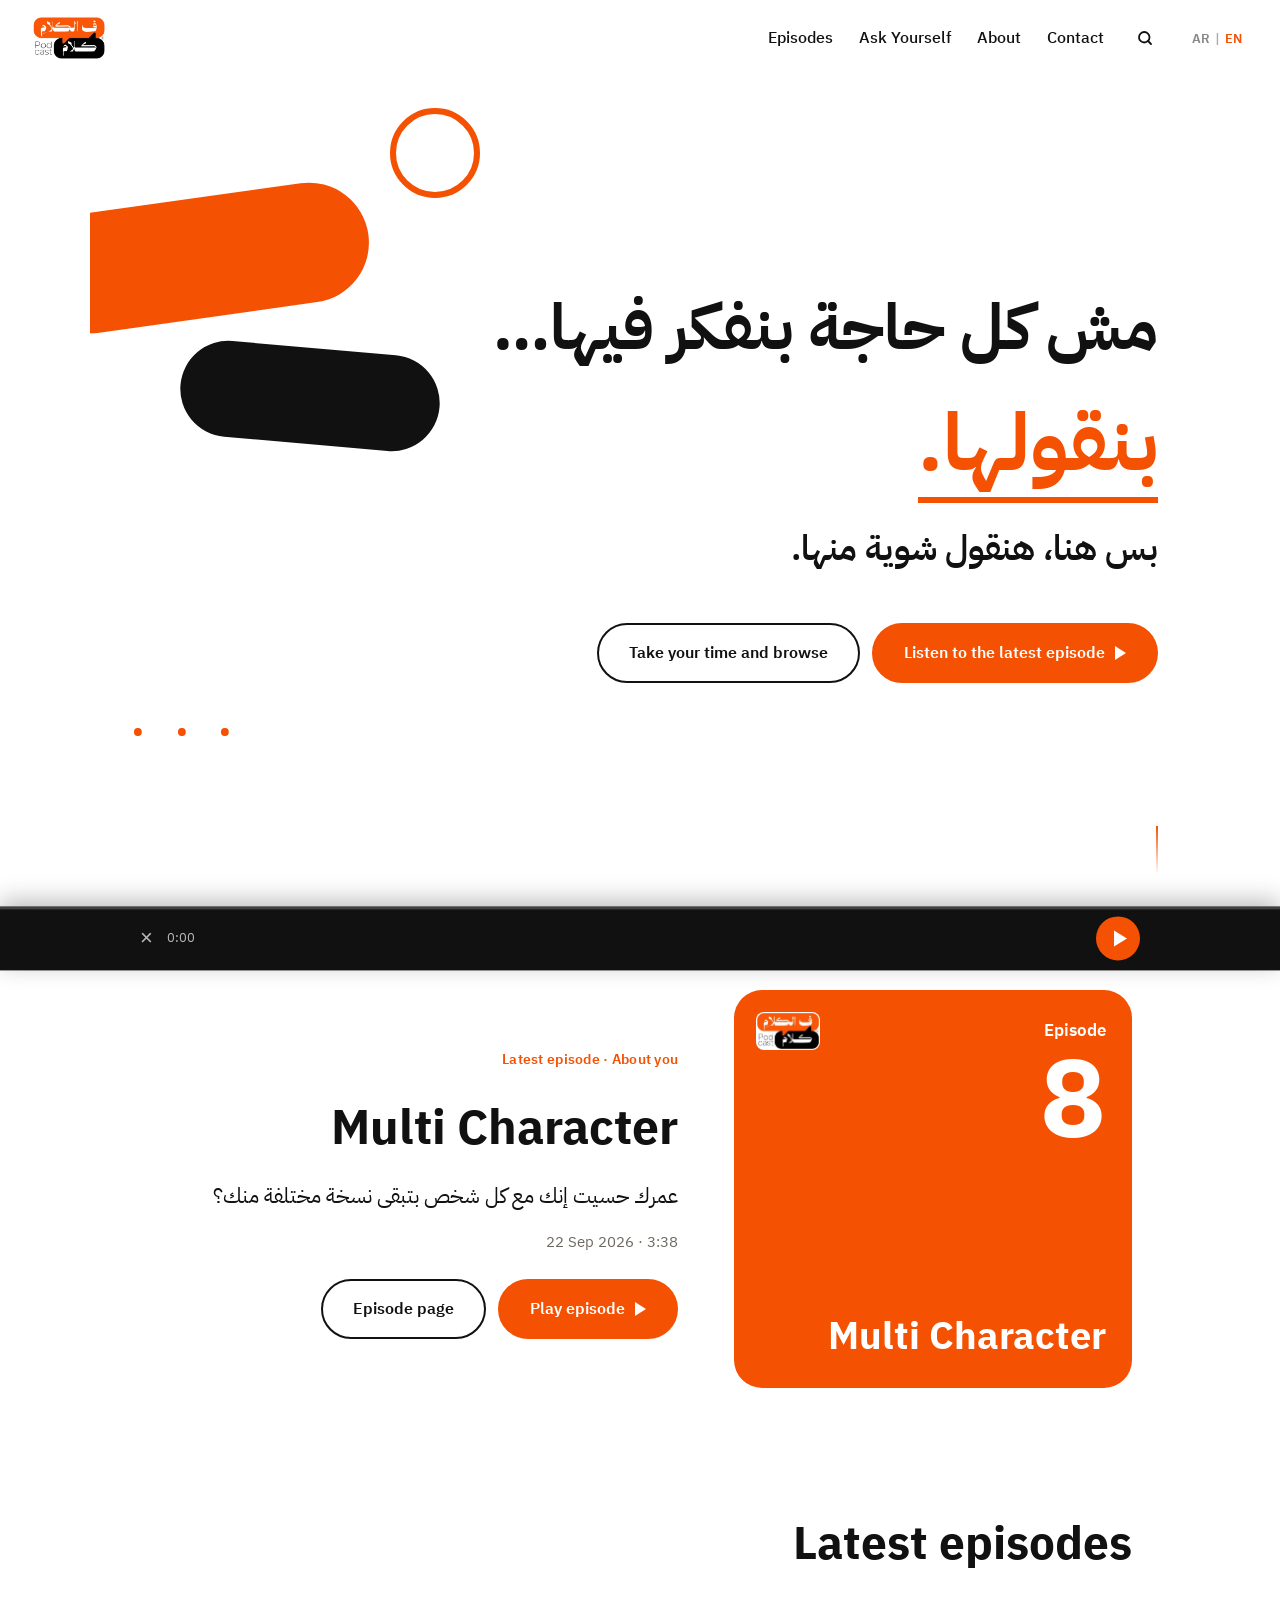
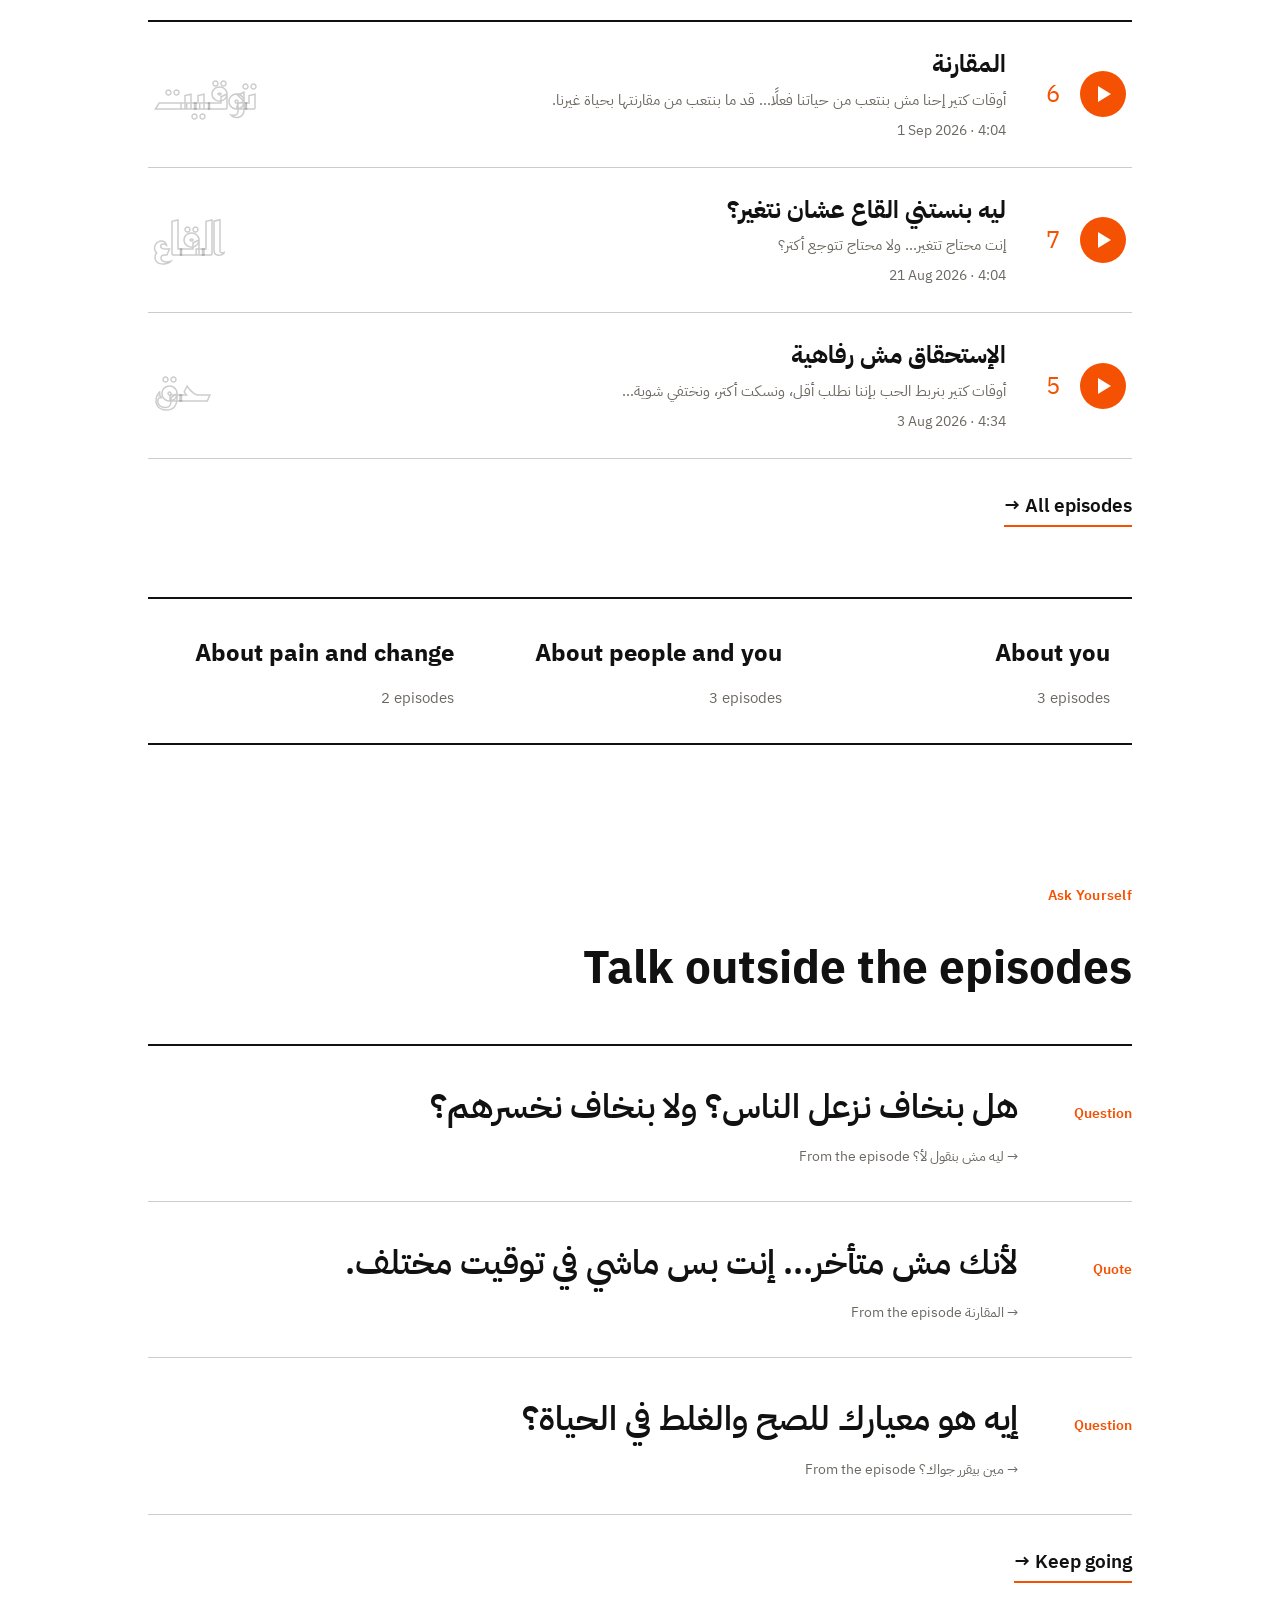
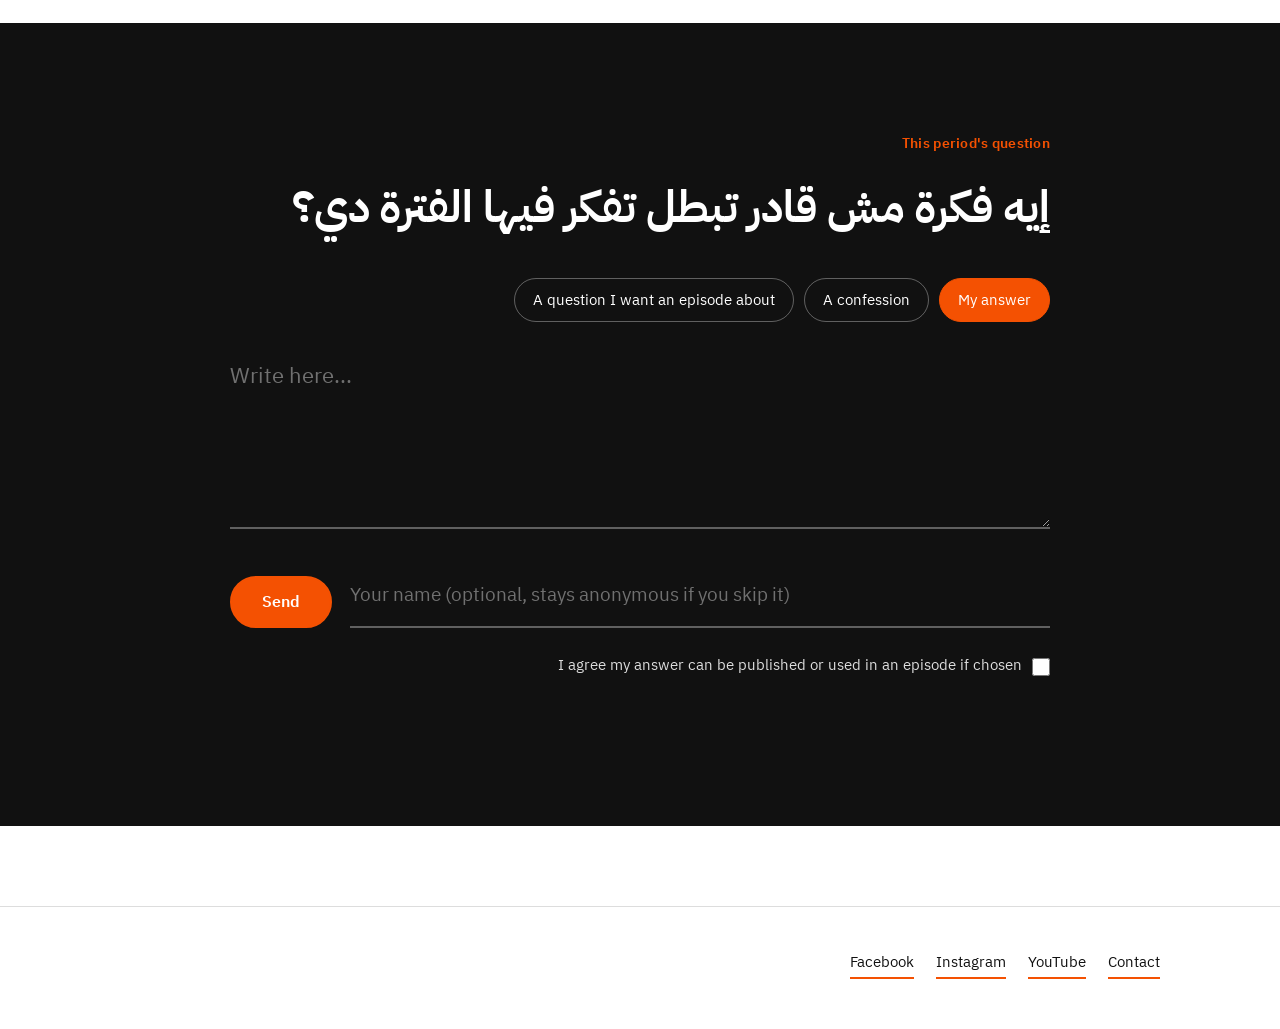
==== index.html @ 13e658d9 "rebuild pages" ====
<!DOCTYPE html>
<html lang="ar" dir="rtl"><head><meta charset="utf-8"><meta name="viewport" content="width=device-width,initial-scale=1">
<title>ف الكلامِ كلام</title><meta name="description" content="ف الكلامِ كلام، بودكاست تقديم ملك فرج.">
<meta property="og:title" content="ف الكلامِ كلام"><meta property="og:image" content="logo.jpg"><link rel="icon" href="logo.jpg">
<link rel="preconnect" href="https://fonts.googleapis.com"><link rel="preconnect" href="https://fonts.gstatic.com" crossorigin>
<link href="https://fonts.googleapis.com/css2?family=IBM+Plex+Sans+Arabic:wght@400;500;600;700&family=Reem+Kufi:wght@500;600;700&display=swap" rel="stylesheet">
<link rel="stylesheet" href="style.css"><script>document.documentElement.className="js";try{var q=location.search.match(/lang=(ar|en)/);if(q)localStorage.setItem("lang",q[1]);var L=localStorage.getItem("lang")||((navigator.language||"ar").slice(0,2)=="ar"?"ar":"en");document.documentElement.setAttribute("data-lang",L)}catch(e){}</script></head><body class="home">
<header class="top"><a class="lg" href="index.html" aria-label="ف الكلامِ كلام"><img src="logo-t.png" alt="ف الكلامِ كلام"></a>
<nav><a href="episodes.html">الحلقات</a><a href="space.html">اسأل نفسك</a><a href="about.html">عنّا</a><a href="contact.html">تواصل</a><a class="sr" href="episodes.html#q" aria-label="بحث"><svg width="18" height="18" viewBox="0 0 24 24" fill="none" stroke="currentColor" stroke-width="2.4" stroke-linecap="round"><circle cx="11" cy="11" r="7"/><path d="M20 20l-4-4"/></svg></a><button class="lsw" type="button" aria-label="Language"><b data-l="ar">AR</b><i>|</i><b data-l="en">EN</b></button></nav></header>
<main>
<section class="hero"><div class="pills" aria-hidden="true"><i class="pl1"></i><i class="pl2"></i><i class="pl3"></i><b class="dots">· · ·</b></div><img class="mark" src="logo-t.png" alt="">
<h1 class="split"><span class="l"><span class="w" style="--i:0">مش</span> <span class="w" style="--i:1">كل</span> <span class="w" style="--i:2">حاجة</span> <span class="w" style="--i:3">بنفكر</span> <span class="w" style="--i:4">فيها…</span> </span><span class="l o"><span class="w" style="--i:0">بنقولها.</span> </span><span class="l s"><span class="w" style="--i:0">بس</span> <span class="w" style="--i:1">هنا،</span> <span class="w" style="--i:2">هنقول</span> <span class="w" style="--i:3">شوية</span> <span class="w" style="--i:4">منها.</span> </span></h1>
<div class="cta"><button class="btn pri bp" data-play="8" data-src="audio/8.mp3" data-title="Multi Character" data-url="ep/8.html" aria-label="اسمع آخر حلقة Multi Character">اسمع آخر حلقة</button><a class="btn" href="episodes.html">ادخل واتفرج براحتك</a></div><div class="scroll" aria-hidden="true"></div></section>

<section class="feat rv"><div class="wrap fg">
<div class="art"><img src="logo.png" alt="" class="al"><span class="ak">الحلقة</span><span class="an">٨</span><span class="at">Multi Character</span></div>
<div class="fx"><small class="lab">آخر حلقة · عن نفسك</small><h2>Multi Character</h2><p>عمرك حسيت إنك مع كل شخص بتبقى نسخة مختلفة منك؟</p>
<div class="fm">٢٢ سبتمبر ٢٠٢٦ · ٣:٣٨</div>
<div class="cta2"><button class="btn pri bp" data-play="8" data-src="audio/8.mp3" data-title="Multi Character" data-url="ep/8.html" aria-label="شغّل Multi Character">شغّل الحلقة</button><a class="btn" href="ep/8.html">صفحة الحلقة</a></div></div></div></section>

<section class="blk rv"><div class="wrap"><h2 class="h">آخر الحلقات</h2><div class="rows"><article class="row" data-s="المقارنة أوقات كتير إحنا مش بنتعب من حياتنا فعلًا... قد ما بنتعب من مقارنتها بحياة غيرنا. عن الناس وعنك توقيت أوقات كتير إحنا مش بنتعب من حياتنا فعلًا... قد ما بنتعب من مقارنة حياتنا بحياة غيرنا. في الحلقة دي بنتكلم عن المقارنة، وإزاي ممكن تسرق فرحتنا وإنجازاتنا وإحساسنا بنفسنا، لمجرد إننا بنقيس رحلتنا برحلة شخص تاني. لأنك مش متأخر... إنت بس ماشي في توقيت مختلف."><button class="rp" data-play="6" data-src="audio/6.mp3" data-title="المقارنة" data-url="ep/6.html" aria-label="شغّل المقارنة"></button><span class="num">٦</span>
<a class="rt" href="ep/6.html"><b>المقارنة</b><i>أوقات كتير إحنا مش بنتعب من حياتنا فعلًا... قد ما بنتعب من مقارنتها بحياة غيرنا.</i><em>١ سبتمبر ٢٠٢٦ · ٤:٠٤</em></a><span class="rw" aria-hidden="true">توقيت</span></article><article class="row" data-s="ليه بنستني القاع عشان نتغير؟ إنت محتاج تتغير... ولا محتاج تتوجع أكتر؟ عن الوجع والتغيير القاع إنت محتاج تتغير... ولا محتاج تتوجع أكتر؟ ليه بنفضل مستنيين الوجع، والخسارة، أو الانهيار عشان ناخد خطوة كنا عارفين من زمان إننا محتاجين ناخدها؟ في الحلقة دي من &quot;ف الكلامِ كلام&quot; بنتكلم عن التغيير، والـ comfort zone، وليه أوقات بنستنى القاع عشان نبدأ نطلع. يمكن مش لازم الحياة تكسرك... عشان تسمعها."><button class="rp" data-play="7" data-src="audio/7.mp3" data-title="ليه بنستني القاع عشان نتغير؟" data-url="ep/7.html" aria-label="شغّل ليه بنستني القاع عشان نتغير؟"></button><span class="num">٧</span>
<a class="rt" href="ep/7.html"><b>ليه بنستني القاع عشان نتغير؟</b><i>إنت محتاج تتغير... ولا محتاج تتوجع أكتر؟</i><em>٢١ أغسطس ٢٠٢٦ · ٤:٠٤</em></a><span class="rw" aria-hidden="true">القاع</span></article><article class="row" data-s="الإستحقاق مش رفاهية أوقات كتير بنربط الحب بإننا نطلب أقل، ونسكت أكتر، ونختفي شوية… عن الناس وعنك حق في الحلقة دي من &quot;ف الكلامِ كلام&quot;، بنتكلم عن الاستحقاق الحقيقي، وإزاي أوقات كتير بنربط الحب بإننا نطلب أقل، ونسكت أكتر، ونختفي شوية… لحد ما ننسى إن لينا حق نوجد براحتنا."><button class="rp" data-play="5" data-src="audio/5.mp3" data-title="الإستحقاق مش رفاهية" data-url="ep/5.html" aria-label="شغّل الإستحقاق مش رفاهية"></button><span class="num">٥</span>
<a class="rt" href="ep/5.html"><b>الإستحقاق مش رفاهية</b><i>أوقات كتير بنربط الحب بإننا نطلب أقل، ونسكت أكتر، ونختفي شوية…</i><em>٣ أغسطس ٢٠٢٦ · ٤:٣٤</em></a><span class="rw" aria-hidden="true">حق</span></article></div>
<a class="all" href="episodes.html">كل الحلقات ←</a>
<div class="tps"><a class="tp" href="episodes.html#topics"><span>عن نفسك</span><b>٣ حلقات</b></a><a class="tp" href="episodes.html#topics"><span>عن الناس وعنك</span><b>٣ حلقات</b></a><a class="tp" href="episodes.html#topics"><span>عن الوجع والتغيير</span><b>٢ حلقات</b></a></div></div></section>

<section class="blk rv"><div class="wrap"><small class="lab">اسأل نفسك</small><h2 class="h">كلام برا الحلقات</h2><ul class="tqs"><li class="tq"><small>سؤال</small><p>هل بنخاف نزعل الناس؟ ولا بنخاف نخسرهم؟</p><a href="ep/3.html">من حلقة ليه مش بنقول لأ؟ ←</a></li><li class="tq"><small>اقتباس</small><p>لأنك مش متأخر... إنت بس ماشي في توقيت مختلف.</p><a href="ep/6.html">من حلقة المقارنة ←</a></li><li class="tq"><small>سؤال</small><p>إيه هو معيارك للصح والغلط في الحياة؟</p><a href="ep/4.html">من حلقة مين بيقرر جواك؟ ←</a></li></ul>
<a class="all" href="space.html">كمّل ←</a></div></section>

<section class="ask rv" id="ask"><div class="in"><small class="lab">سؤال الفترة دي</small>
<h2>إيه فكرة مش قادر تبطل تفكر فيها الفترة دي؟</h2><form id="askf" class="wf" novalidate><input type="hidden" name="access_key" value="17dd370f-7696-4c4a-8284-6de02bf9505d"><input type="hidden" name="subject" value="سؤال الفترة دي - ف الكلامِ كلام">
<input type="checkbox" name="botcheck" class="hp" tabindex="-1" autocomplete="off">
<div class="types" role="radiogroup"><label><input type="radio" name="type" value="إجابة" checked><span>إجابتي</span></label><label><input type="radio" name="type" value="اعتراف"><span>اعتراف</span></label><label><input type="radio" name="type" value="حلقة نفسي أسمع عنها"><span>سؤال نفسي أسمع عنه حلقة</span></label></div>
<textarea name="message" rows="4" required placeholder="اكتب هنا..." aria-label="إجابتك"></textarea>
<div class="rowf"><input name="name" placeholder="اسمك (لو حابب، ولو مكتبتش هتفضل مجهول)" autocomplete="off"><button class="btn pri" type="submit">ابعت</button></div>
<label class="cons"><input type="checkbox" name="consent" value="yes"><span>موافق إن إجابتي تتنشر أو تتستخدم في حلقة لو اتختارت</span></label>
<p class="msg" role="status" aria-live="polite"></p></form></div></section></main><footer><div class="fw"><span class="fl"><a href="contact.html">تواصل</a><a href="https://www.youtube.com/@inspeechtalkk" target="_blank" rel="noopener">يوتيوب</a><a href="https://www.instagram.com/inspeechtalk" target="_blank" rel="noopener">إنستجرام</a><a href="https://www.facebook.com/share/1BJq657VJj/" target="_blank" rel="noopener">فيسبوك</a></span></div></footer>
<script src="app.js" defer></script><script src="i18n.js" defer></script></body></html>
---- style.css ----
:root{--or:#f45102;--ink:#111;--paper:#ffffff;--mut:#6b6761;--d:'IBM Plex Sans Arabic','Noto Sans Arabic',sans-serif;--k:'Reem Kufi','IBM Plex Sans Arabic',sans-serif;--b:'IBM Plex Sans Arabic','Noto Sans Arabic',sans-serif}
*{box-sizing:border-box;margin:0;padding:0}
html{scroll-behavior:smooth}
body{font-family:var(--b);background:var(--paper);color:var(--ink);line-height:2;font-size:19px;overflow-x:hidden}
a{color:inherit;text-decoration:none}
::selection{background:var(--or);color:#fff}
.wrap{max-width:1040px;margin:0 auto;padding:0 28px}
.top{position:fixed;inset:0 0 auto 0;z-index:20;display:flex;justify-content:space-between;align-items:center;padding:16px 32px;mix-blend-mode:normal;background:linear-gradient(var(--paper),rgba(255,255,255,0))}
.lg img{height:44px;display:block}
.top nav{display:flex;gap:26px;font-weight:500;font-size:16px}
.top nav a{position:relative;padding:2px 0}
.top nav a::after{content:"";position:absolute;right:0;bottom:-2px;height:2px;width:0;background:var(--or);transition:width .3s}
.top nav a:hover::after{width:100%}
.ep .top,.ask .top{background:none}
footer{padding:40px 32px 50px;border-top:1px solid #0002;margin-top:80px}
.fw{max-width:1040px;margin:0 auto;display:flex;justify-content:space-between;gap:20px;color:var(--mut);font-size:15px;flex-wrap:wrap}
.fl a{color:var(--ink);border-bottom:2px solid var(--or)}
.btn{display:inline-block;padding:12px 30px;border-radius:99px;border:2px solid var(--ink);font-weight:600;font-size:16px;font-family:var(--b);background:transparent;color:var(--ink);cursor:pointer;transition:.25s}
.btn:hover{background:var(--ink);color:var(--paper);transform:translateY(-2px)}
.btn.pri{background:var(--or);border-color:var(--or);color:#fff}
.btn.pri:hover{background:var(--ink);border-color:var(--ink)}
.lab{display:inline-block;font-size:14px;font-weight:600;letter-spacing:.02em;color:var(--or);margin-bottom:12px}

/* hero */
.hero{min-height:100vh;display:flex;flex-direction:column;justify-content:center;padding:120px 32px 60px;max-width:1100px;margin:0 auto;position:relative}
.mark{width:120px;margin-bottom:28px;opacity:0;animation:up .8s .1s forwards}
.split{font-family:var(--d);font-weight:700;line-height:1.6;font-size:clamp(30px,5vw,64px)}
.split .l{display:block}
.split .o{color:var(--or);font-size:1.25em;position:relative;width:max-content}
.split .o::after{content:"";position:absolute;right:0;bottom:.05em;height:.07em;width:0;background:var(--or);animation:ul 1s 1.6s forwards cubic-bezier(.7,0,.2,1)}
.split .s{font-size:.55em;font-weight:600;color:var(--ink);margin-top:.4em}
.w{display:inline-block;opacity:0;transform:translateY(.45em);animation:up .7s calc(.25s + var(--i)*.09s) forwards cubic-bezier(.2,.7,.2,1)}
.cta{display:flex;gap:12px;flex-wrap:wrap;margin-top:46px;opacity:0;animation:up .8s 1.8s forwards}
.scroll{position:absolute;bottom:26px;right:32px;width:2px;height:48px;background:linear-gradient(var(--or),transparent);animation:pulse 2s infinite}
@keyframes up{to{opacity:1;transform:none}}
@keyframes ul{to{width:100%}}
@keyframes pulse{50%{opacity:.25}}

/* ask */
.ask{background:var(--ink);color:var(--paper);padding:100px 32px}
.ask .in{max-width:820px;margin:0 auto}
.ask h2{font-family:var(--d);font-size:clamp(26px,3.8vw,44px);line-height:1.7;font-weight:700;margin-bottom:34px}
.ask textarea,.ask input[name=name]{width:100%;background:transparent;border:0;border-bottom:2px solid #fff5;color:var(--paper);font:inherit;padding:12px 0;outline:0;transition:border-color .3s;resize:vertical}
.ask textarea{font-size:22px;line-height:1.8}
.ask textarea:focus,.ask input[name=name]:focus{border-color:var(--or)}
.ask ::placeholder{color:#fff6}
.types{display:flex;gap:10px;flex-wrap:wrap;margin-bottom:22px}
.types label{cursor:pointer}.types{position:relative}.types input{position:absolute;opacity:0;width:1px;height:1px}
.types span{display:inline-block;padding:6px 18px;border:1.5px solid #fff5;border-radius:99px;font-size:15px;transition:.2s}
.types input:checked+span{background:var(--or);border-color:var(--or);color:#fff}
.types label:hover span{border-color:var(--or)}
.rowf{display:flex;gap:18px;align-items:flex-end;margin-top:22px}
.rowf input{flex:1}
.ask .btn{border-color:var(--paper);color:var(--paper)}.ask .btn.pri{border-color:var(--or);color:#fff}
.msg{min-height:1.6em;margin-top:16px;color:var(--or);font-weight:500}
.hp{position:absolute;width:1px;height:1px;opacity:0;overflow:hidden;pointer-events:none}

.blk{padding:90px 0 40px}.blk.alt{background:#ebe7e0;margin-top:40px;padding-bottom:70px}
.h{font-family:var(--d);font-size:clamp(30px,4vw,46px);font-weight:700;margin-bottom:30px}
.tps{display:grid;grid-template-columns:repeat(3,1fr);gap:0;border-top:2px solid var(--ink)}
.tp{display:flex;flex-direction:column;gap:6px;padding:30px 22px 30px 0;border-bottom:2px solid var(--ink);font-family:var(--d);font-size:24px;font-weight:700;transition:.3s;position:relative}
.tp b{font-family:var(--b);font-weight:400;font-size:15px;color:var(--mut)}
.tp:hover{color:var(--or);padding-right:14px}
.all{display:inline-block;margin-top:28px;font-weight:600;border-bottom:2px solid var(--or)}
.sns{display:grid;grid-template-columns:repeat(auto-fill,minmax(260px,1fr));gap:22px}
.sns.big{margin-top:48px}
.sn{display:block;background:var(--paper);border:2px solid var(--ink);border-radius:6px;padding:24px 24px 18px;transform:rotate(var(--r,0));transition:.3s}
.sn:hover{transform:rotate(0) translateY(-6px);background:var(--or);color:#fff;box-shadow:6px 6px 0 var(--ink)}
.sn small{font-size:13px;font-weight:600;color:var(--or);transition:.3s}.sn:hover small{color:#fff}
.sn p{font-family:var(--d);font-size:20px;line-height:1.9;font-weight:600;margin:4px 0 12px}
.sn span{font-size:13px;color:var(--mut)}.sn:hover span{color:#fff}

/* pages */
.pg{padding-top:140px}
.big{font-family:var(--d);font-size:clamp(44px,8vw,96px);line-height:1.4;font-weight:700;margin-bottom:30px}
.intro{max-width:640px;font-size:21px}
.tt{font-family:var(--d);font-size:26px;color:var(--or);margin:64px 0 8px;font-weight:600}
.rows{border-top:2px solid var(--ink)}
.row{display:grid;grid-template-columns:70px 1fr auto 30px;gap:18px;align-items:center;padding:22px 6px;border-bottom:1px solid #0003;transition:.3s;position:relative;overflow:hidden}
.row .num{font-family:var(--d);font-size:28px;color:var(--or)}
.row b{display:block;font-family:var(--d);font-size:24px;line-height:1.7;font-weight:700}
.row i{display:block;font-style:normal;font-size:15px;color:var(--mut);max-width:560px}
.row .rw{font-family:var(--k);font-size:54px;color:transparent;-webkit-text-stroke:1.5px #0003;transition:.3s;font-weight:700}
.row .ar{font-size:24px;transition:.3s}
.row:hover{background:var(--ink);color:var(--paper);padding-right:20px}
.row:hover i{color:#bbb}.row:hover .rw{-webkit-text-stroke-color:var(--or);color:var(--or)}.row:hover .ar{transform:translateX(-8px);color:var(--or)}
.ab{max-width:720px;margin-top:30px}
.ab p{font-family:var(--d);font-size:clamp(24px,3.6vw,38px);line-height:1.8;font-weight:600;margin-bottom:.5em;opacity:0;transform:translateY(20px);animation:up .8s forwards}
.ab p:nth-child(1){animation-delay:.2s}.ab p:nth-child(2){animation-delay:.9s}.ab p:nth-child(3){animation-delay:1.6s}.ab p:nth-child(4){animation-delay:2.1s}.ab p:nth-child(5){animation-delay:2.8s}
.ab .o{color:var(--or);font-size:clamp(28px,4.4vw,46px)}
.ab .sig{font-family:var(--b);font-size:18px;font-weight:400;color:var(--mut);margin-top:60px}

/* episode */
.eh{position:relative;overflow:hidden;padding:150px 0 70px;min-height:56vh;display:flex;align-items:flex-end;background:var(--bg);color:var(--fg)}
.eh .wrap{position:relative;z-index:2;width:100%}
.eh h1{font-family:var(--d);font-size:clamp(32px,5vw,62px);line-height:1.6;font-weight:700;max-width:900px}
.eh .lab{color:var(--ac)}
.back{display:inline-block;margin-bottom:30px;font-size:15px;opacity:.8;transition:.2s}.back:hover{opacity:1;transform:translateX(6px)}
.bgw{position:absolute;left:-2%;top:50%;font-family:var(--k);font-weight:700;font-size:clamp(200px,38vw,520px);line-height:1;color:transparent;-webkit-text-stroke:2px var(--ac);opacity:.5;transform:translate(var(--mx,0),calc(-50% + var(--my,0)));transition:transform .4s ease-out;user-select:none;white-space:nowrap}
.t1{--bg:var(--paper);--fg:var(--ink);--ac:var(--or)}
.t2{--bg:var(--ink);--fg:var(--paper);--ac:var(--or)}
.t3{--bg:var(--or);--fg:var(--ink);--ac:var(--ink)}
.t4{--bg:#e6e1d9;--fg:var(--ink);--ac:var(--ink)}
.t5{--bg:var(--ink);--fg:var(--paper);--ac:var(--paper)}
.t6{--bg:var(--or);--fg:var(--paper);--ac:var(--paper)}
.t7{--bg:var(--ink);--fg:var(--or);--ac:var(--or)}
.t8{--bg:var(--paper);--fg:var(--ink);--ac:var(--or)}
.ep .top{background:none;color:var(--fg)}
.ep.t2 .top,.ep.t3 .top,.ep.t5 .top,.ep.t6 .top,.ep.t7 .top{color:var(--paper)}
.ep.t3 .top{color:var(--ink)}
.ep .top .lg img{filter:none}
.body{display:grid;grid-template-columns:1fr 1.2fr;gap:56px;padding-top:70px;align-items:start}
.d p{font-size:19px;margin-bottom:16px}
.d p:first-child{font-family:var(--d);font-size:23px;line-height:1.9;font-weight:600}
.pl{position:sticky;top:90px}
.yt{position:relative;display:block;width:100%;aspect-ratio:16/9;border:0;padding:0;background:#000;cursor:pointer;overflow:hidden;border-radius:4px}
.yt img{width:100%;height:100%;object-fit:cover;display:block;transition:transform .5s}
.yt:hover img{transform:scale(1.04)}
.pb{position:absolute;inset:0;margin:auto;width:76px;height:76px;border-radius:50%;background:var(--or);box-shadow:0 0 0 5px #fff;transition:.25s}
.pb::before{content:"";position:absolute;inset:0;margin:auto;width:0;height:0;border-style:solid;border-width:12px 0 12px 20px;border-color:transparent transparent transparent #fff;translate:2px 0}
.yt:hover .pb{transform:scale(1.1)}
.yt em{position:absolute;top:10px;left:10px;font-style:normal;font-size:13px;background:#000a;color:#fff;padding:0 10px;border-radius:99px}
.pl iframe{width:100%;aspect-ratio:16/9;border:0;border-radius:4px;display:block}
.qt{margin-top:80px;padding:70px 0;background:var(--ink);color:var(--paper)}
.qt blockquote{font-family:var(--d);font-size:clamp(24px,3.4vw,40px);line-height:1.8;font-weight:700;max-width:860px;position:relative}
.qt blockquote::before{content:"";display:block;width:70px;height:6px;background:var(--or);margin-bottom:26px}
.tr{max-width:760px;margin:60px auto 0;padding:0 28px}
.tr summary{list-style:none;cursor:pointer;display:flex;justify-content:space-between;align-items:center;border-top:2px solid var(--ink);border-bottom:2px solid var(--ink);padding:18px 0;font-family:var(--d);font-size:24px;font-weight:700}
.tr summary::-webkit-details-marker{display:none}
.tr summary i{font-family:var(--b);font-style:normal;font-size:15px;font-weight:500;color:var(--or)}
.tr details[open] summary i{visibility:hidden}
.tb{padding:30px 0}.tb p{font-size:19px;line-height:2.1;margin-bottom:18px}
.pn{display:grid;grid-template-columns:1fr 1fr;gap:20px;margin-top:70px}
.pn a{border:2px solid var(--ink);padding:20px 24px;font-family:var(--d);font-size:20px;font-weight:600;transition:.3s;border-radius:4px}
.pn a small{display:block;font-family:var(--b);font-size:13px;color:var(--or);font-weight:600}
.pn a:hover{background:var(--ink);color:var(--paper)}
.pn .nx{text-align:left;grid-column:2}
@media(max-width:820px){
  .top{padding:12px 18px}.top nav{gap:14px;font-size:14px}.lg img{height:36px}
  .hero{padding:110px 22px 50px}.mark{width:90px}
  .tps{grid-template-columns:1fr}.tp{padding-left:0}
  .body{grid-template-columns:1fr;gap:34px;padding-top:44px}.pl{position:static;order:-1}
  .row{grid-template-columns:44px 1fr 24px;gap:10px}.row .rw{display:none}.row b{font-size:24px}.row .num{font-size:26px}
  .eh{padding:120px 0 50px;min-height:48vh}
  .pn{grid-template-columns:1fr}.pn .nx{grid-column:1}
  .rowf{flex-direction:column;align-items:stretch}
  .ask{padding:70px 22px}
}
@media(prefers-reduced-motion:reduce){*{animation:none!important;transition:none!important}.w,.mark,.cta,.ab p{opacity:1!important;transform:none!important}.split .o::after{width:100%}}

/* player */
.cov{position:relative;aspect-ratio:16/9;overflow:hidden;border-radius:4px;background:#000}
.cov img{width:100%;height:100%;object-fit:cover;display:block}
.ply{margin-top:18px;border:2px solid var(--ink);border-radius:14px;padding:18px 20px;background:#fff;color:var(--ink)}
.ply .top2{display:flex;align-items:center;gap:16px}
.pp{flex:none;width:64px;height:64px;border-radius:50%;border:0;background:var(--or);cursor:pointer;position:relative;transition:.2s;box-shadow:0 0 0 0 #f4510255}
.pp:hover{transform:scale(1.07)}
.pp::before{content:"";position:absolute;inset:0;margin:auto;width:0;height:0;border-style:solid;border-width:11px 0 11px 18px;border-color:transparent transparent transparent #fff;translate:2px 0}
.playing .pp::before{width:18px;height:22px;border:0;border-left:6px solid #fff;border-right:6px solid #fff;transform:none;translate:0}
.playing .pp{animation:ring 1.8s infinite}
@keyframes ring{70%{box-shadow:0 0 0 14px #f4510200}100%{box-shadow:0 0 0 0 #f4510200}}
.mid{flex:1;min-width:0}
.lbl{font-weight:600;font-size:16px;line-height:1.6;margin-bottom:6px}
.bar{height:8px;border-radius:99px;background:#0002;cursor:pointer;position:relative;touch-action:none}
.bar i{position:absolute;inset:0 0 0 auto;width:0;background:var(--or);border-radius:99px}
.bar::after{content:"";position:absolute;top:50%;width:16px;height:16px;border-radius:50%;background:var(--ink);transform:translate(50%,-50%);right:var(--p,0%);opacity:0;transition:opacity .2s}
.bar:hover::after,.playing .bar::after{opacity:1}
.tm{display:flex;justify-content:space-between;font-size:14px;color:var(--mut);direction:ltr;font-variant-numeric:tabular-nums;margin-top:6px}
.ctl{display:flex;flex-wrap:wrap;gap:8px;align-items:center;margin-top:14px;padding-top:14px;border-top:1px solid #0002}
.ctl button,.ctl a{border:1.5px solid var(--ink);background:transparent;color:var(--ink);border-radius:99px;padding:2px 14px;font:600 14px/1.9 var(--b);cursor:pointer;transition:.2s}
.ctl button:hover,.ctl a:hover{background:var(--ink);color:#fff}
.vol{display:flex;align-items:center;gap:6px;margin-inline-start:auto;font-size:14px}
.vol input{width:80px;accent-color:var(--or)}
.na{font-size:15px;color:var(--mut);margin-top:10px}
/* mini */
#mini{position:fixed;inset:auto 0 0 0;z-index:40;background:var(--ink);color:#fff;transform:translateY(110%);transition:transform .4s cubic-bezier(.2,.8,.2,1);box-shadow:0 -6px 24px #0004}
#mini.on{transform:none}
#mini .mb{position:absolute;inset:0 0 auto 0;height:3px;background:#fff3}
#mini .mb i{position:absolute;inset:0 0 0 auto;width:0;background:var(--or)}
#mini .mi{max-width:1040px;margin:0 auto;padding:10px 20px;display:flex;align-items:center;gap:14px}
#mini .pp{width:44px;height:44px}
#mini .pp::before{border-width:8px 0 8px 13px}
#mini.playing .pp::before,.playing#mini .pp::before{width:13px;height:16px;border-left:4px solid #fff;border-right:4px solid #fff;border-top:0;border-bottom:0}
#mini a{flex:1;min-width:0;white-space:nowrap;overflow:hidden;text-overflow:ellipsis;font-weight:600;font-size:16px}
#mini small{color:#bbb;font-size:13px;direction:ltr;font-variant-numeric:tabular-nums}
#mini .x{background:none;border:0;color:#fff;font-size:22px;cursor:pointer;opacity:.7;line-height:1}
#mini .x:hover{opacity:1}
body.hasmini footer{padding-bottom:100px}
@media(max-width:820px){.vol{display:none}.ply{padding:14px}}

/* ---- v5 ---- */
.top nav{align-items:center}.top nav .sr{display:flex;padding:6px}
.pills{position:absolute;inset:0;overflow:hidden;pointer-events:none;z-index:0}
.pills i{position:absolute;border-radius:999px;display:block}
.pl1{width:340px;height:120px;background:var(--or);left:-60px;top:22%;transform:rotate(-8deg);animation:fl 9s ease-in-out infinite}
.pl2{width:260px;height:96px;background:var(--ink);left:90px;top:calc(22% + 150px);transform:rotate(5deg);animation:fl 11s -3s ease-in-out infinite}
.pl3{width:90px;height:90px;border:6px solid var(--or);left:300px;top:12%;animation:fl 8s -2s ease-in-out infinite}
.dots{position:absolute;left:40px;bottom:14%;font-size:44px;letter-spacing:.2em;color:var(--or);font-weight:700}
@keyframes fl{50%{translate:0 -16px}}
.hero>*:not(.pills){position:relative;z-index:1}
.hero .mark{display:none}
.hero .scroll{position:absolute}
.hero{align-items:flex-start}
.split{text-align:right}
.bp{cursor:pointer}
.feat{padding:90px 0 20px}
.fg{display:grid;grid-template-columns:.9fr 1.2fr;gap:56px;align-items:center}
.art{position:relative;aspect-ratio:1/1;max-height:420px;width:100%;background:var(--bg);color:var(--fg);border-radius:28px;overflow:hidden;display:flex;align-items:center;justify-content:center}
.aw{font-family:var(--k);font-weight:700;font-size:clamp(110px,16vw,210px);line-height:1;color:transparent;-webkit-text-stroke:2px var(--ac)}
.an{position:absolute;top:18px;right:24px;font-family:var(--d);font-weight:700;font-size:26px;color:var(--ac)}
.fx h2{font-family:var(--d);font-size:clamp(30px,4vw,48px);line-height:1.6;font-weight:700;margin:4px 0 8px}
.fx p{font-size:21px;max-width:560px}
.fm{color:var(--mut);font-size:15px;margin:10px 0 22px}
.cta2{display:flex;gap:12px;flex-wrap:wrap}
.blk.alt{background:none}
/* rows */
.row{grid-template-columns:52px 40px 1fr auto;gap:14px;cursor:default}
.row .rt{display:block}.row .rt em{display:block;font-style:normal;font-size:14px;color:var(--mut);margin-top:2px}
.row:hover .rt em{color:#bbb}
.row .rt::after{content:"";position:absolute;inset:0}
.row .rp{position:relative;z-index:2}
.rp{width:46px;height:46px;border-radius:50%;border:0;background:var(--or);cursor:pointer;position:relative;flex:none;transition:.2s}
.rp::before{content:"";position:absolute;inset:0;margin:auto;width:0;height:0;border-style:solid;border-width:8px 0 8px 13px;border-color:transparent transparent transparent #fff;translate:1px 0}
.rp.playing::before{width:12px;height:16px;border:0;border-left:4px solid #fff;border-right:4px solid #fff;transform:none;translate:0}
.rp:hover{transform:scale(1.1)}
.btn.bp{display:inline-flex;align-items:center;gap:10px}
.btn.bp::before{content:"";width:0;height:0;border-style:solid;border-width:7px 0 7px 11px;border-color:transparent transparent transparent #fff}
.btn.bp.playing::before{width:11px;height:14px;border:0;border-left:4px solid #fff;border-right:4px solid #fff;transform:none}
.row .num{font-size:24px}
.row .rw{font-size:44px}
.tps{margin-top:70px}
/* typographic quotes */
.tqs{list-style:none;border-top:2px solid var(--ink)}
.tq{padding:30px 0;border-bottom:1px solid #0003;display:grid;grid-template-columns:90px 1fr;gap:6px 24px;align-items:baseline}
.tq small{font-size:14px;font-weight:600;color:var(--or)}
.tq p{font-family:var(--d);font-size:clamp(22px,3vw,34px);line-height:1.8;font-weight:600;grid-column:2}
.tq a{grid-column:2;font-size:14px;color:var(--mut);transition:.2s}.tq a:hover{color:var(--or)}
.tq small{grid-column:1;grid-row:1}
.soon{color:var(--mut);padding:10px 0 20px}
/* archive */
.sbar{margin:34px 0 18px}
.sbar input{width:100%;border:0;border-bottom:2px solid var(--ink);background:none;font:500 22px var(--b);padding:12px 0;outline:0}
.sbar input:focus{border-color:var(--or)}
.tabs{display:flex;gap:8px;margin-bottom:26px;flex-wrap:wrap}
.tabs button{border:1.5px solid var(--ink);background:none;border-radius:99px;padding:2px 20px;font:600 15px/2 var(--b);cursor:pointer;transition:.2s}
.tabs button.on,.tabs button:hover{background:var(--ink);color:#fff}
.view{display:none}.view.on{display:block}.view.rows{border-top:2px solid var(--ink)}
.none{padding:30px 0;color:var(--mut)}
/* episode */
.em{margin-top:18px;font-size:16px;opacity:.85}.em span{margin-inline-end:12px;color:var(--ac)}
.lis{margin-top:16px;font-size:15px;color:var(--mut)}.lis a{margin-inline-start:10px;color:var(--ink);border-bottom:2px solid var(--or)}
.rel{margin-top:70px}.h2{font-family:var(--d);font-size:26px;margin-bottom:14px}
.pn a{border:0;border-top:2px solid var(--ink);border-radius:0;padding:20px 0}
.pn a:hover{background:none;color:var(--or)}
/* about / contact */
.abg{display:grid;grid-template-columns:1.4fr 1fr;gap:56px;align-items:center}
.who .ph{aspect-ratio:4/5;border-radius:28px;background:#f2f2f2;border:2px dashed #0004;display:flex;align-items:center;justify-content:center;color:var(--mut);font-size:15px}
.who figcaption{margin-top:14px;font-size:18px}.who b{color:var(--or)}
.sig{margin-top:60px;color:var(--mut)}
.cg{display:grid;grid-template-columns:1.4fr 1fr;gap:56px}
.soc{list-style:none}.soc a{display:block;padding:16px 0;border-bottom:1px solid #0003;font-weight:600;font-size:20px;transition:.2s}.soc a:hover{color:var(--or)}.soc span{color:var(--mut);font-weight:400;font-size:15px;margin-inline-start:10px}
.wf.light textarea,.wf.light input[name=name]{width:100%;background:transparent;border:0;border-bottom:2px solid var(--ink);color:var(--ink);font:inherit;padding:12px 0;outline:0;resize:vertical}
.wf.light textarea:focus,.wf.light input[name=name]:focus{border-color:var(--or)}
.wf.light .types span{border-color:var(--ink)}
.cons{display:flex;gap:10px;align-items:flex-start;margin-top:22px;font-size:15px;cursor:pointer;color:#ddd}
.cons input{accent-color:var(--or);margin-top:8px;width:18px;height:18px}
/* reveal */
.js .rv{opacity:0;transform:translateY(26px);transition:opacity .8s,transform .8s}
.js .rv.in{opacity:1;transform:none}
@media(max-width:820px){
 .fg,.abg,.cg{grid-template-columns:1fr;gap:30px}
 .pl1{width:220px;height:80px;left:-50px}.pl2{width:170px;height:64px;left:20px;top:calc(22% + 100px)}.pl3{display:none}.dots{font-size:30px}
 .row{grid-template-columns:46px 1fr;gap:10px}.row .num,.row .rw{display:none}
 .tq{grid-template-columns:1fr}.tq small,.tq p,.tq a{grid-column:1;grid-row:auto}
 .top nav{gap:10px;font-size:13px}.lg img{height:32px}
 .art{max-height:260px}
}
@media(prefers-reduced-motion:reduce){.js .rv{opacity:1;transform:none}.pills i{animation:none}}
.who .ph{border:0;background:#f2f2f2;overflow:hidden}.who .ph img{width:100%;height:100%;object-fit:cover;object-position:50% 20%;display:block}
.fl{display:flex;gap:22px}
@media(max-width:820px){
 .hero{padding-top:250px}
 .pills{inset:0 0 auto 0;height:230px}
 .pl1{top:70px;left:-40px}.pl2{top:120px;left:60px}.dots{display:none}
}
@media(max-width:820px){.pills .pl3{display:none}}
/* v5.1 fixes */
.bgw{top:auto;bottom:-.12em;left:2%;line-height:.95;font-size:clamp(130px,22vw,300px);transform:translate(var(--mx,0),var(--my,0));opacity:.45;max-width:96%;overflow:hidden}
.eh{min-height:420px}
@media(max-width:820px){
 .top{flex-wrap:wrap;padding:8px 16px 0;row-gap:2px;background:rgba(255,255,255,.96)}
 .ep .top,.ask .top{background:rgba(255,255,255,.96)}
 .top nav{order:3;width:100%;justify-content:space-between;font-size:14px;gap:0;padding:4px 0 8px}
 .top .lg img{height:34px}
 .hero{padding-top:260px}
 .pills{top:70px;height:190px}
 .pl1{top:20px}.pl2{top:70px}
 .pg{padding-top:150px}
 .eh{padding-top:150px}
 .bgw{font-size:clamp(100px,34vw,200px)}
}
@media(max-width:820px){.ep .top,.ep.t2 .top,.ep.t3 .top,.ep.t5 .top,.ep.t6 .top,.ep.t7 .top{color:var(--ink)}}
.bgw{bottom:.02em;left:4%;line-height:1.15;font-size:clamp(110px,17vw,230px);overflow:visible;max-width:none}
.ep .lg{background:#fff;border-radius:12px;padding:3px 5px;display:block}
@media(max-width:820px){.bgw{font-size:clamp(90px,30vw,170px);bottom:0}.ep .lg{padding:2px 4px}}
@media(max-width:820px){.bgw{opacity:.18;font-size:clamp(90px,26vw,150px)}}
/* cover tiles + episode thumbnails */
.art{background:var(--or);color:#fff;aspect-ratio:1/1;max-height:420px;display:block;padding:26px}
.art .al,.etile .al{position:absolute;left:22px;top:22px;width:64px;border-radius:8px}
.art .ak,.etile .ak{position:absolute;right:26px;top:24px;font-size:17px;font-weight:600}
.art .an,.etile .an{position:absolute;right:26px;top:50px;left:auto;font-family:var(--d);font-size:clamp(72px,9vw,110px);line-height:1.1;font-weight:700;color:#fff}
.art .at,.etile .at{position:absolute;right:26px;left:26px;bottom:24px;font-family:var(--d);font-weight:700;font-size:clamp(26px,3vw,38px);line-height:1.45;text-align:right}
.eth{height:auto;display:block;width:100%;max-width:720px;aspect-ratio:16/9;object-fit:cover;border-radius:18px;margin:14px 0 6px}
.etile{position:relative;background:var(--or);color:#fff;overflow:hidden}
.eh .bgw{display:none}
@media(max-width:700px){.art .al,.etile .al{width:50px}.etile .at{font-size:24px}.etile .an{font-size:56px}}

.ab2{max-width:640px}.ab2 p{font-size:19px;line-height:2;margin-bottom:1em;opacity:1;animation:none}.ab2 .lead{font-family:var(--d);font-size:28px;line-height:1.7;margin-bottom:.8em}.ab2 .en{text-align:left;font-size:17px;color:var(--or);margin:1.4em 0}.who2{margin:0 0 1.4em}.who2 .ph{aspect-ratio:4/5;border-radius:28px;overflow:hidden;background:#f2f2f2}.who2 img{width:100%;height:100%;object-fit:cover;object-position:50% 20%;display:block}.ab2 .wel{font-size:24px;font-family:var(--d)}.ab2 b{font-weight:700}
.top nav a::after{right:auto;left:0}

.lsw{font:600 13px/1 var(--b,inherit);display:inline-flex;gap:5px;align-items:center;background:none;border:0;cursor:pointer;padding:6px;color:inherit;direction:ltr}
.lsw i{font-style:normal;opacity:.35}.lsw b{opacity:.5;font-weight:600}
html[data-lang=ar] .lsw [data-l=ar],html[data-lang=en] .lsw [data-l=en]{color:#F45102;opacity:1}
html[data-lang=en] .top{direction:ltr}
html[data-lang=en] .top nav a::after{right:auto;left:0}
html[data-lang=en] .em,html[data-lang=en] .fm,html[data-lang=en] .rt em,html[data-lang=en] .back,html[data-lang=en] .lab{direction:ltr;text-align:right}
html[data-lang=en] .em span{unicode-bidi:isolate}
html[data-lang=en] .ask h2{direction:rtl;text-align:right}
html[data-lang=en] .tp b,html[data-lang=en] .tp span{direction:ltr;text-align:right;display:block}
html[data-lang=en] .tq a{direction:ltr;text-align:right;display:block}
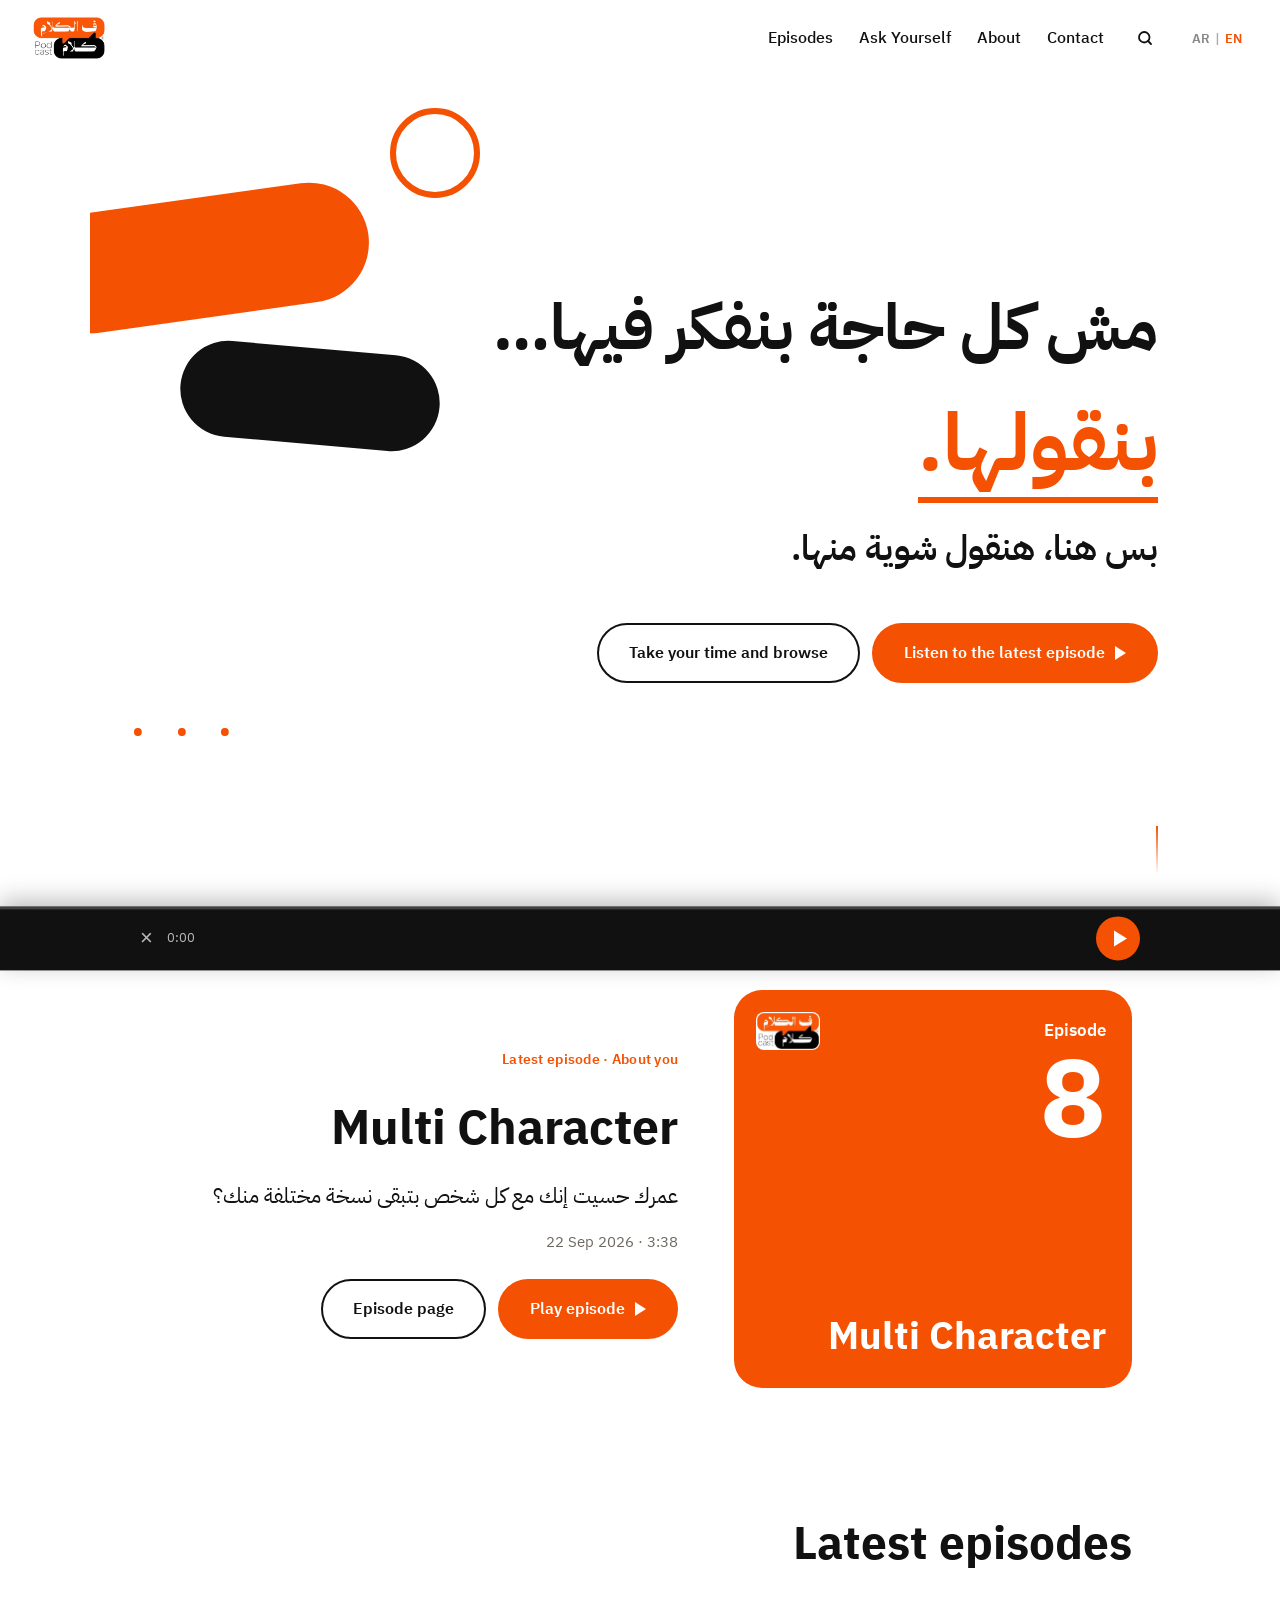
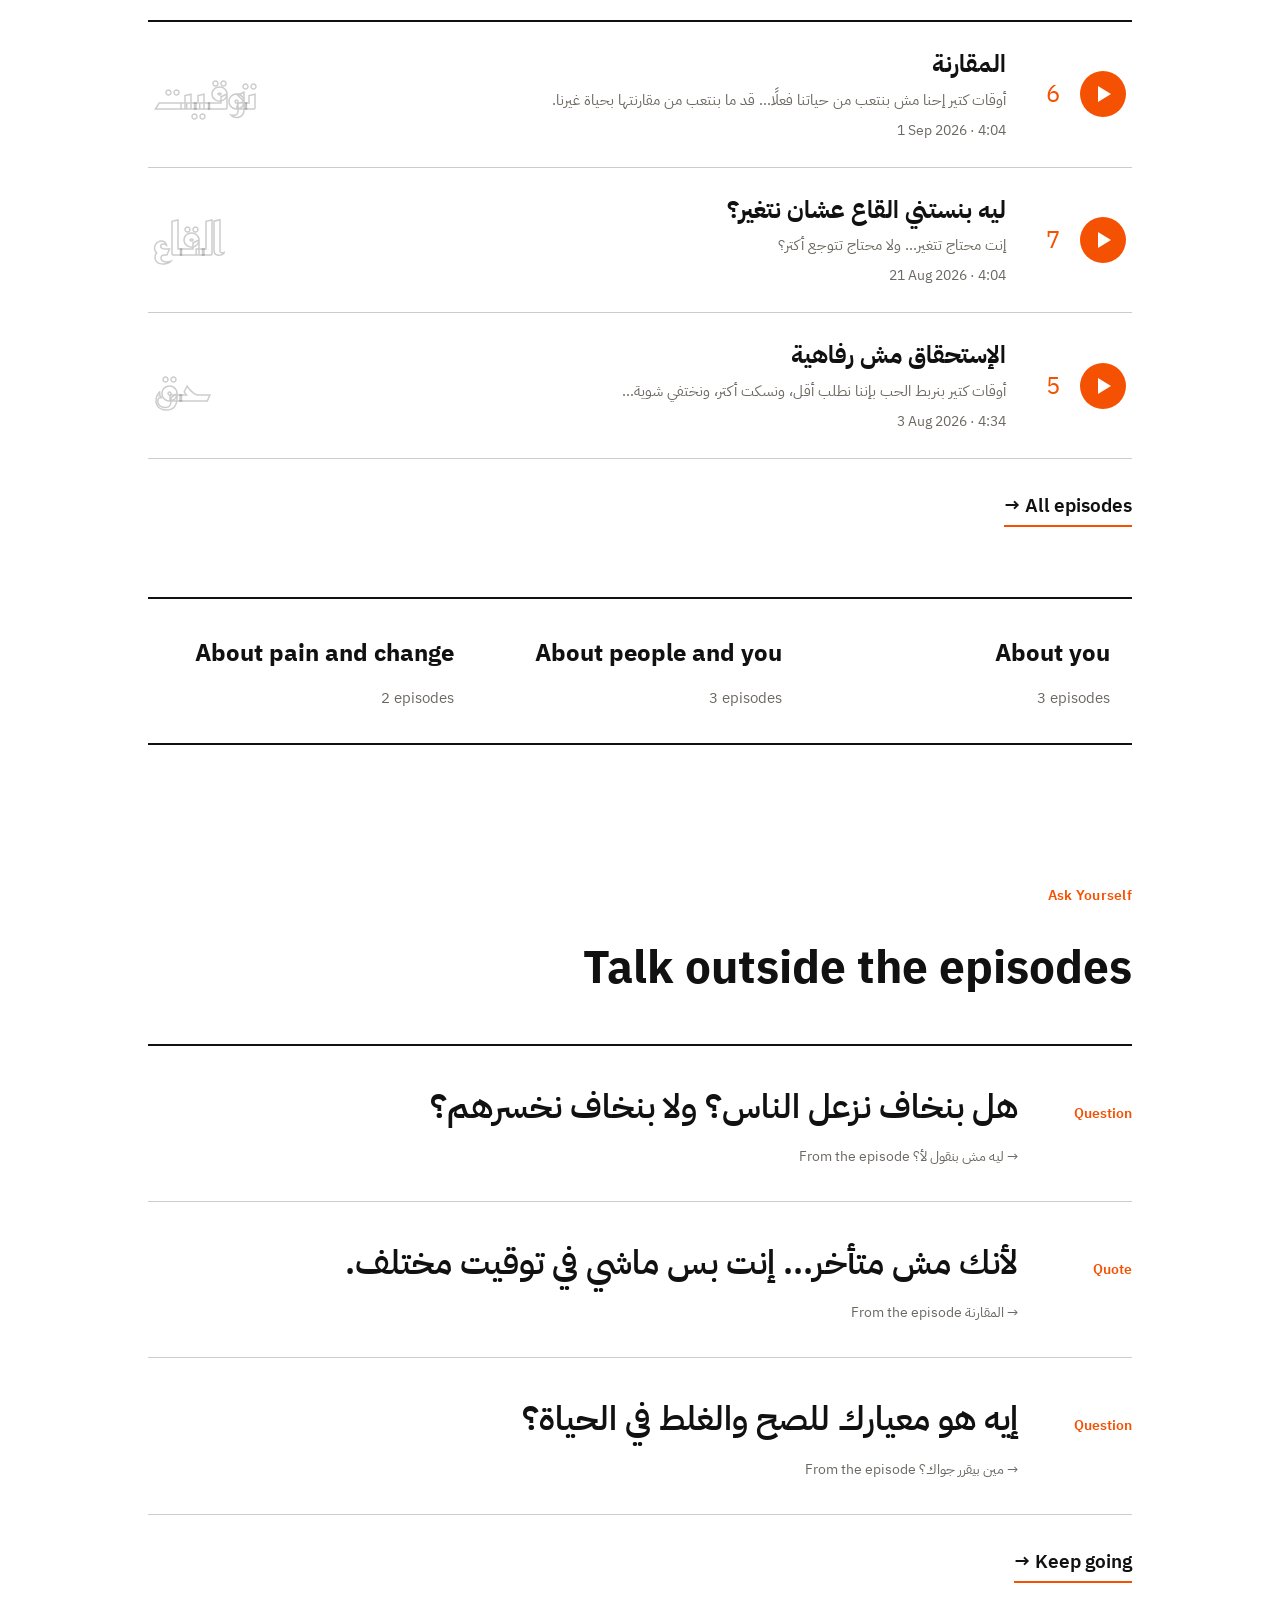
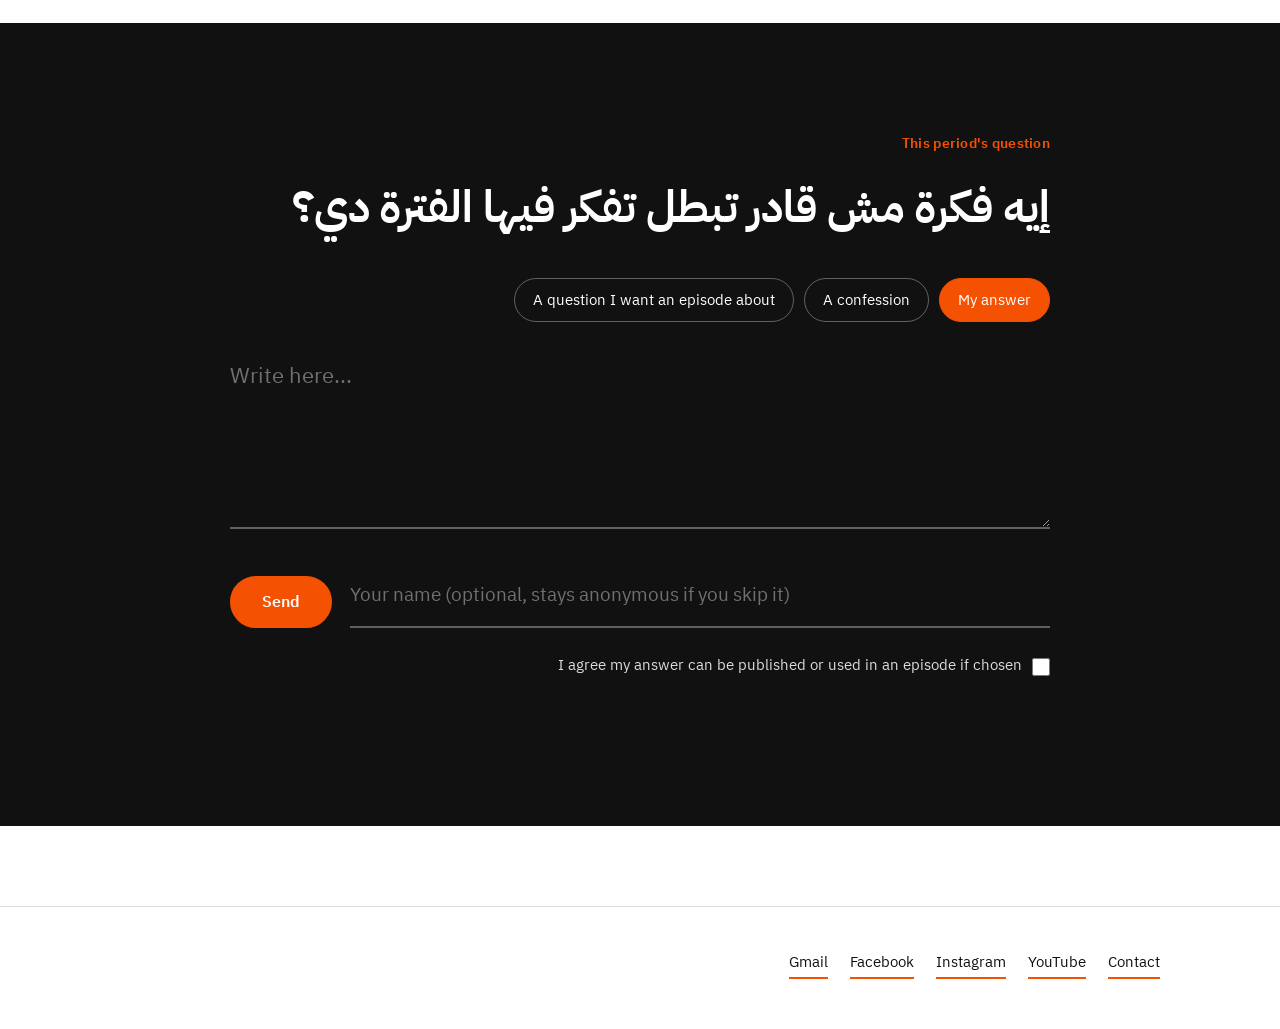
==== commit 587b7188: "Add Gmail link and Facebook name" ====
--- a/index.html
+++ b/index.html
@@ -35,5 +35,5 @@
 <textarea name="message" rows="4" required placeholder="اكتب هنا..." aria-label="إجابتك"></textarea>
 <div class="rowf"><input name="name" placeholder="اسمك (لو حابب، ولو مكتبتش هتفضل مجهول)" autocomplete="off"><button class="btn pri" type="submit">ابعت</button></div>
 <label class="cons"><input type="checkbox" name="consent" value="yes"><span>موافق إن إجابتي تتنشر أو تتستخدم في حلقة لو اتختارت</span></label>
-<p class="msg" role="status" aria-live="polite"></p></form></div></section></main><footer><div class="fw"><span class="fl"><a href="contact.html">تواصل</a><a href="https://www.youtube.com/@inspeechtalkk" target="_blank" rel="noopener">يوتيوب</a><a href="https://www.instagram.com/inspeechtalk" target="_blank" rel="noopener">إنستجرام</a><a href="https://www.facebook.com/share/1BJq657VJj/" target="_blank" rel="noopener">فيسبوك</a></span></div></footer>
+<p class="msg" role="status" aria-live="polite"></p></form></div></section></main><footer><div class="fw"><span class="fl"><a href="contact.html">تواصل</a><a href="https://www.youtube.com/@inspeechtalkk" target="_blank" rel="noopener">يوتيوب</a><a href="https://www.instagram.com/inspeechtalk" target="_blank" rel="noopener">إنستجرام</a><a href="https://www.facebook.com/share/1BJq657VJj/" target="_blank" rel="noopener">فيسبوك</a><a href="mailto:felklamiklam@gmail.com">جيميل</a></span></div></footer>
 <script src="app.js" defer></script><script src="i18n.js" defer></script></body></html>
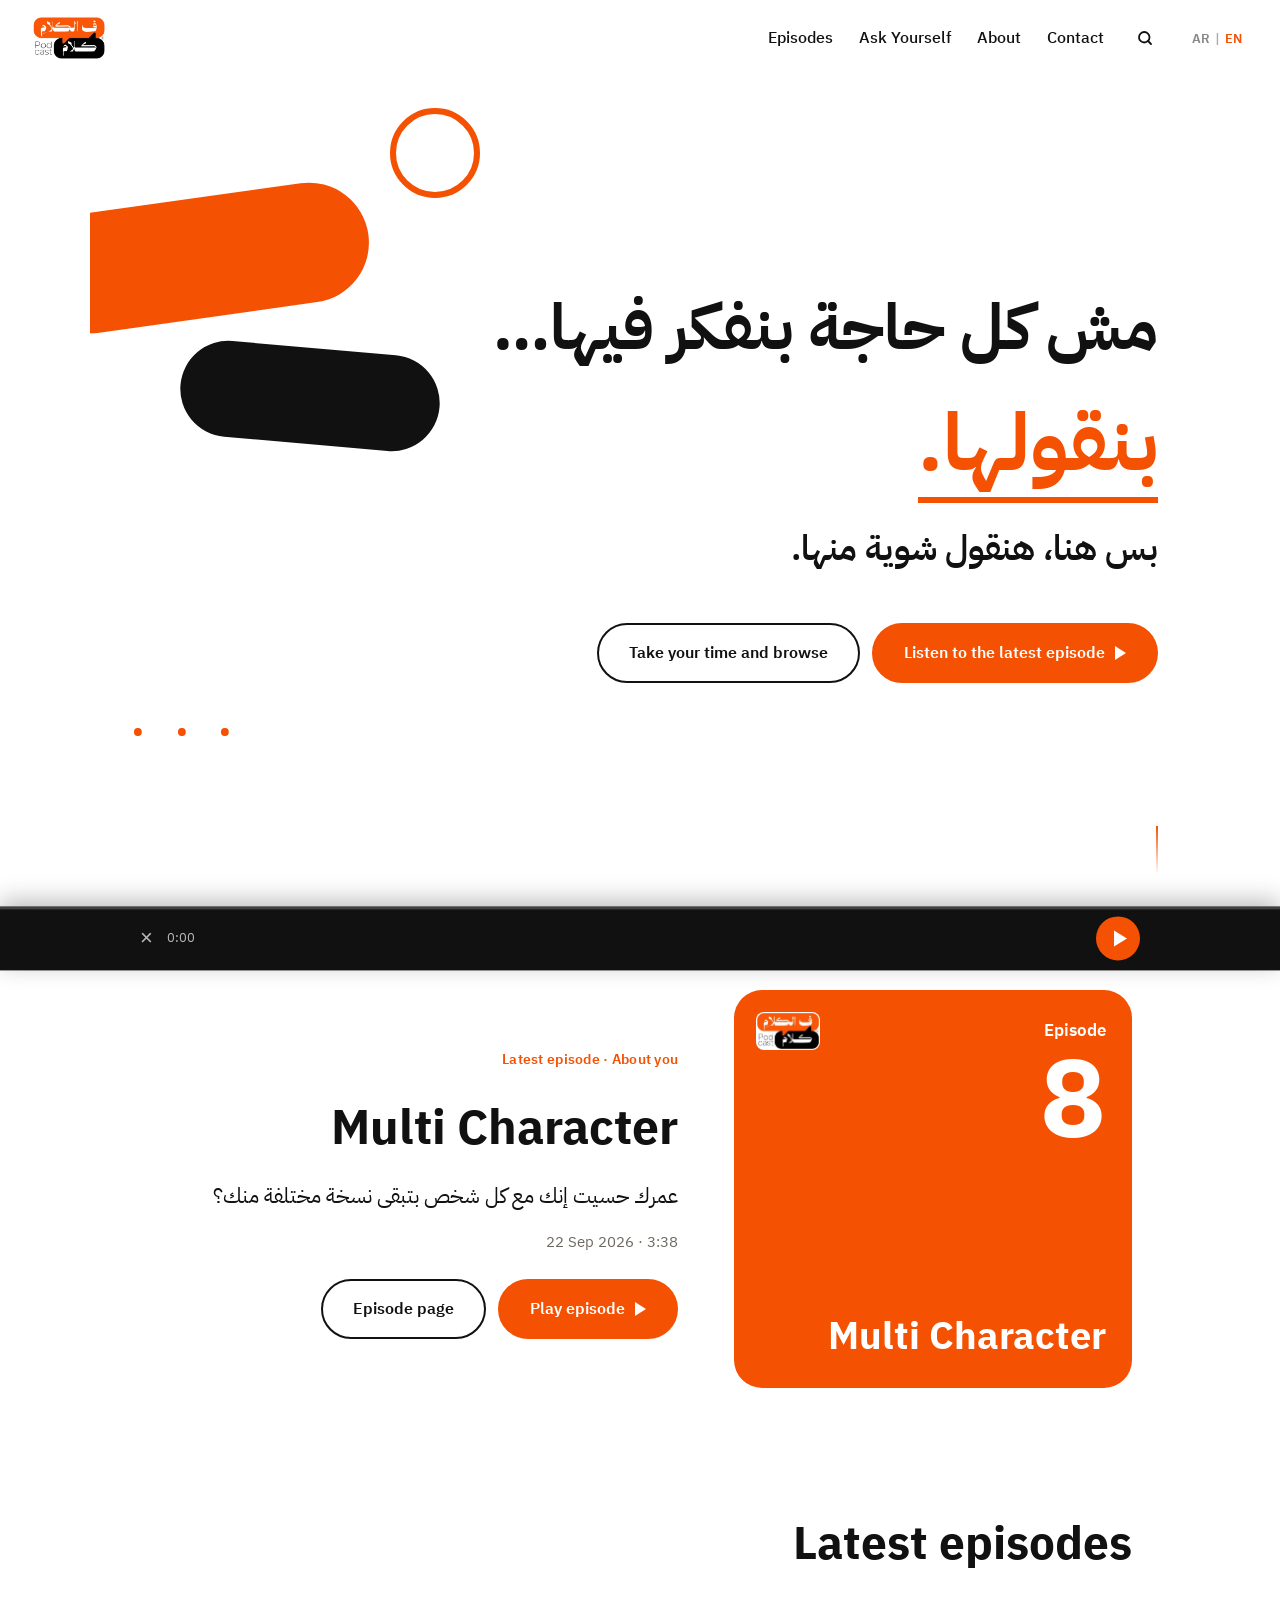
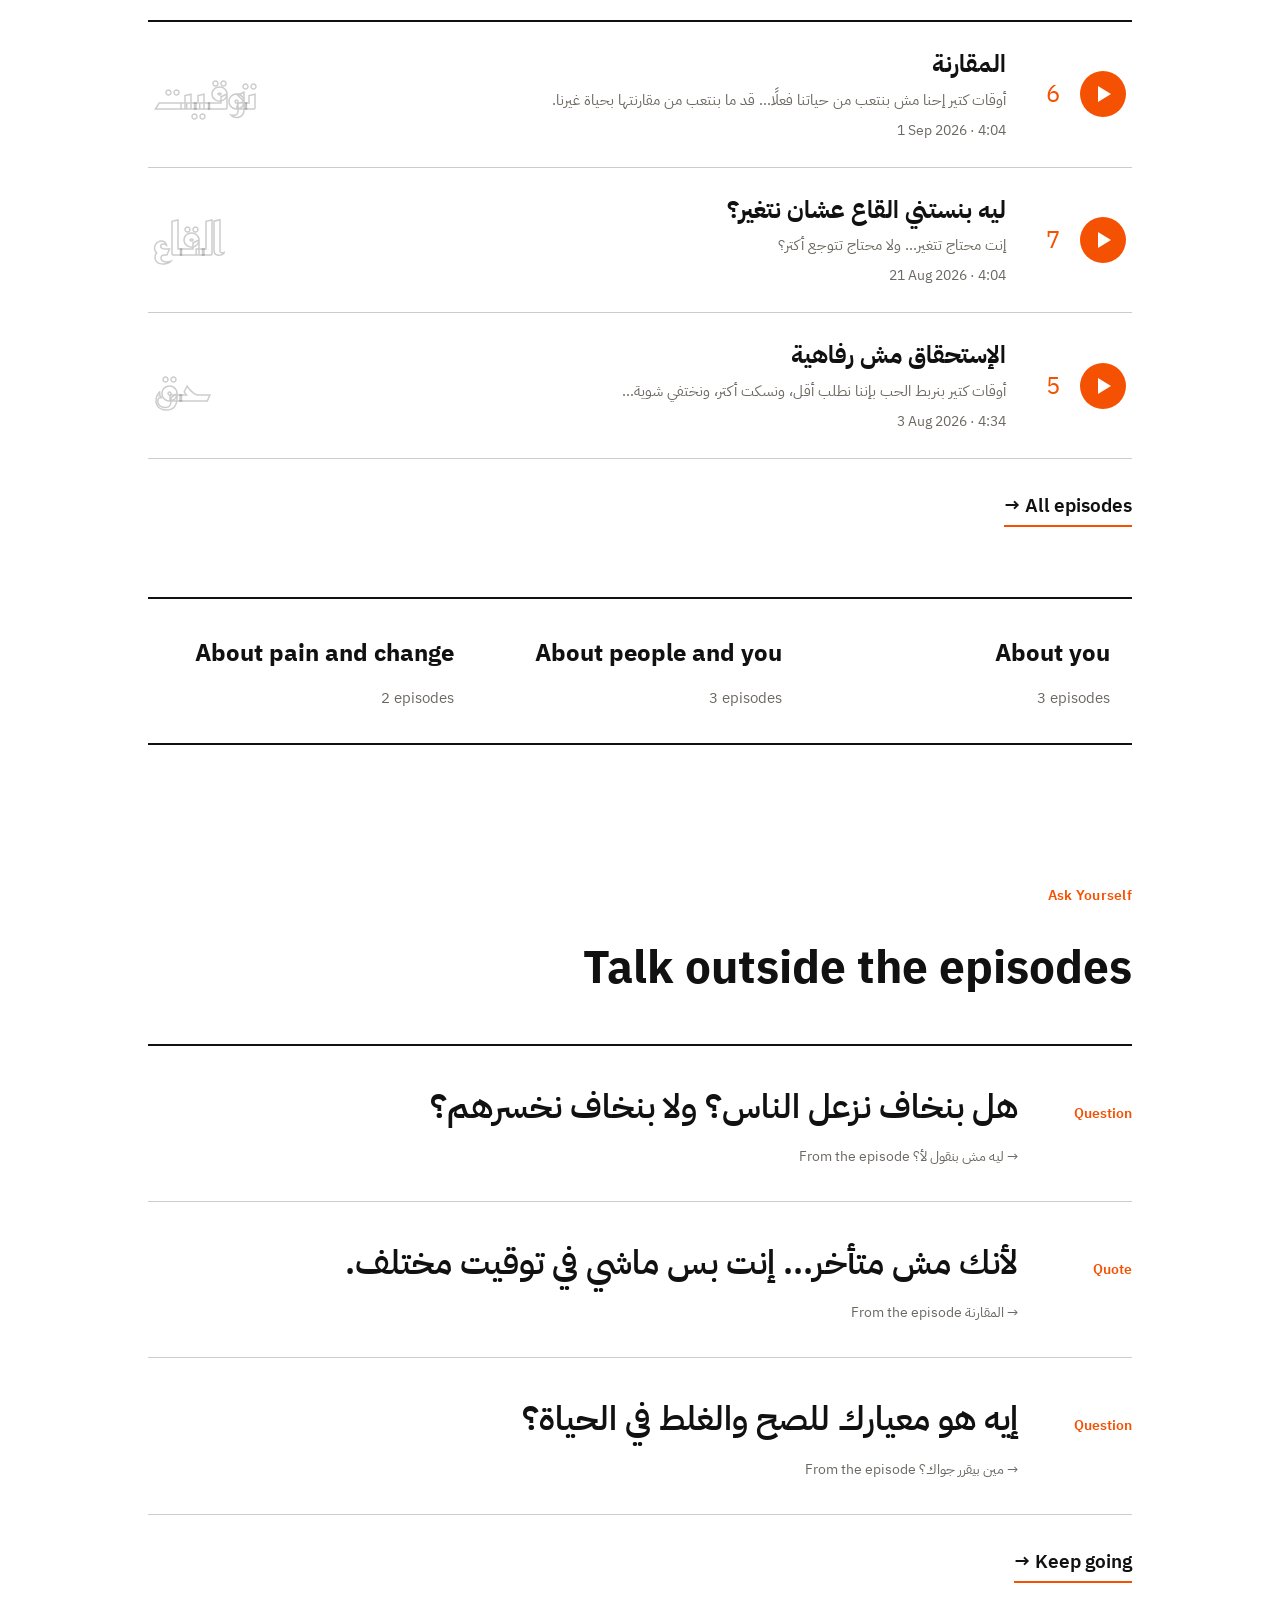
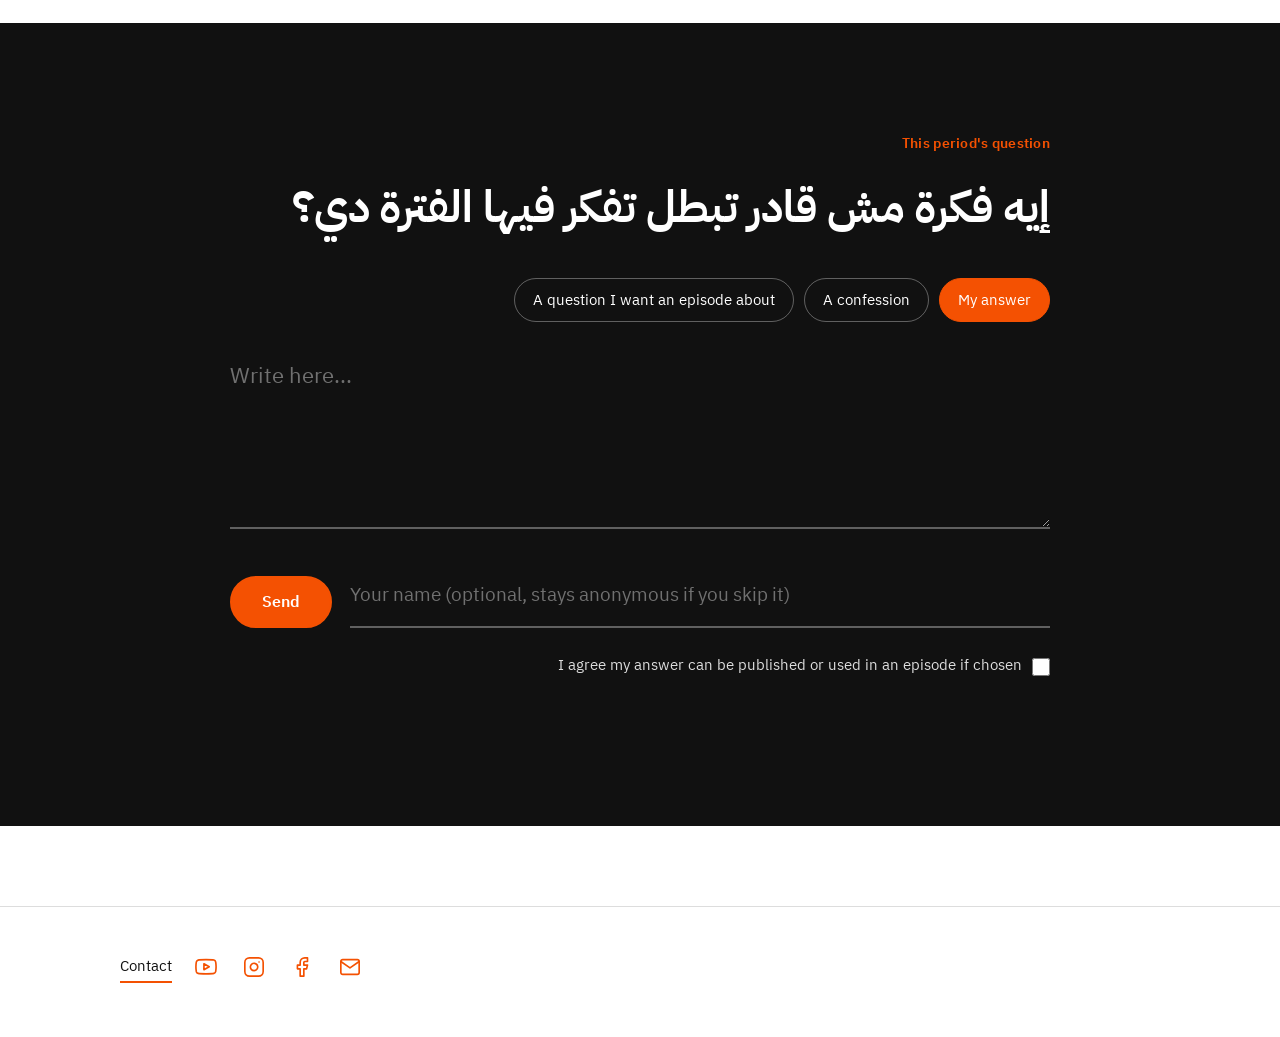
==== commit 418837ea: "Footer icons, contact title, EN left-aligned contact" ====
--- a/index.html
+++ b/index.html
@@ -35,5 +35,5 @@
 <textarea name="message" rows="4" required placeholder="اكتب هنا..." aria-label="إجابتك"></textarea>
 <div class="rowf"><input name="name" placeholder="اسمك (لو حابب، ولو مكتبتش هتفضل مجهول)" autocomplete="off"><button class="btn pri" type="submit">ابعت</button></div>
 <label class="cons"><input type="checkbox" name="consent" value="yes"><span>موافق إن إجابتي تتنشر أو تتستخدم في حلقة لو اتختارت</span></label>
-<p class="msg" role="status" aria-live="polite"></p></form></div></section></main><footer><div class="fw"><span class="fl"><a href="contact.html">تواصل</a><a href="https://www.youtube.com/@inspeechtalkk" target="_blank" rel="noopener">يوتيوب</a><a href="https://www.instagram.com/inspeechtalk" target="_blank" rel="noopener">إنستجرام</a><a href="https://www.facebook.com/share/1BJq657VJj/" target="_blank" rel="noopener">فيسبوك</a><a href="mailto:felklamiklam@gmail.com">جيميل</a></span></div></footer>
+<p class="msg" role="status" aria-live="polite"></p></form></div></section></main><footer><div class="fw"><span class="fl"><a href="contact.html">تواصل</a><a class="ic" href="https://www.youtube.com/@inspeechtalkk" target="_blank" rel="noopener"><svg viewBox="0 0 24 24" aria-hidden="true"><path d="M22.54 6.42a2.78 2.78 0 0 0-1.94-2C18.88 4 12 4 12 4s-6.88 0-8.6.46a2.78 2.78 0 0 0-1.94 2A29 29 0 0 0 1 11.75a29 29 0 0 0 .46 5.33A2.78 2.78 0 0 0 3.4 19c1.72.46 8.6.46 8.6.46s6.88 0 8.6-.46a2.78 2.78 0 0 0 1.94-2 29 29 0 0 0 .46-5.25 29 29 0 0 0-.46-5.33z"/><path d="M9.75 15.02 15.5 11.75 9.75 8.48z"/></svg><span class="vh">يوتيوب</span></a><a class="ic" href="https://www.instagram.com/inspeechtalk" target="_blank" rel="noopener"><svg viewBox="0 0 24 24" aria-hidden="true"><rect x="2" y="2" width="20" height="20" rx="5"/><path d="M16 11.37A4 4 0 1 1 12.63 8 4 4 0 0 1 16 11.37z"/><path d="M17.5 6.5h.01"/></svg><span class="vh">إنستجرام</span></a><a class="ic" href="https://www.facebook.com/share/1BJq657VJj/" target="_blank" rel="noopener"><svg viewBox="0 0 24 24" aria-hidden="true"><path d="M18 2h-3a5 5 0 0 0-5 5v3H7v4h3v8h4v-8h3l1-4h-4V7a1 1 0 0 1 1-1h3z"/></svg><span class="vh">فيسبوك</span></a><a class="ic" href="mailto:felklamiklam@gmail.com"><svg viewBox="0 0 24 24" aria-hidden="true"><path d="M4 4h16c1.1 0 2 .9 2 2v12c0 1.1-.9 2-2 2H4c-1.1 0-2-.9-2-2V6c0-1.1.9-2 2-2z"/><path d="m22 6-10 7L2 6"/></svg><span class="vh">جيميل</span></a></span></div></footer>
 <script src="app.js" defer></script><script src="i18n.js" defer></script></body></html>
--- a/style.css
+++ b/style.css
@@ -328,3 +328,12 @@
 html[data-lang=en] .ask h2{direction:rtl;text-align:right}
 html[data-lang=en] .tp b,html[data-lang=en] .tp span{direction:ltr;text-align:right;display:block}
 html[data-lang=en] .tq a{direction:ltr;text-align:right;display:block}
+.fl{align-items:center}
+.fl a.ic{border-bottom:0;display:inline-flex;width:40px;height:40px;align-items:center;justify-content:center;border-radius:50%;color:var(--or);transition:.2s}
+.fl a.ic svg{width:22px;height:22px;fill:none;stroke:currentColor;stroke-width:1.8;stroke-linecap:round;stroke-linejoin:round}
+.fl a.ic:hover,.fl a.ic:focus-visible{background:var(--or);color:#fff}
+.vh{position:absolute;width:1px;height:1px;overflow:hidden;clip:rect(0 0 0 0);white-space:nowrap}
+.fl{gap:8px}
+.fl a:first-child{margin-inline-end:6px}
+html[data-lang=en] .fw{direction:ltr}
+html[data-lang=en] .soc,html[data-lang=en] .ctt{direction:ltr;text-align:left}
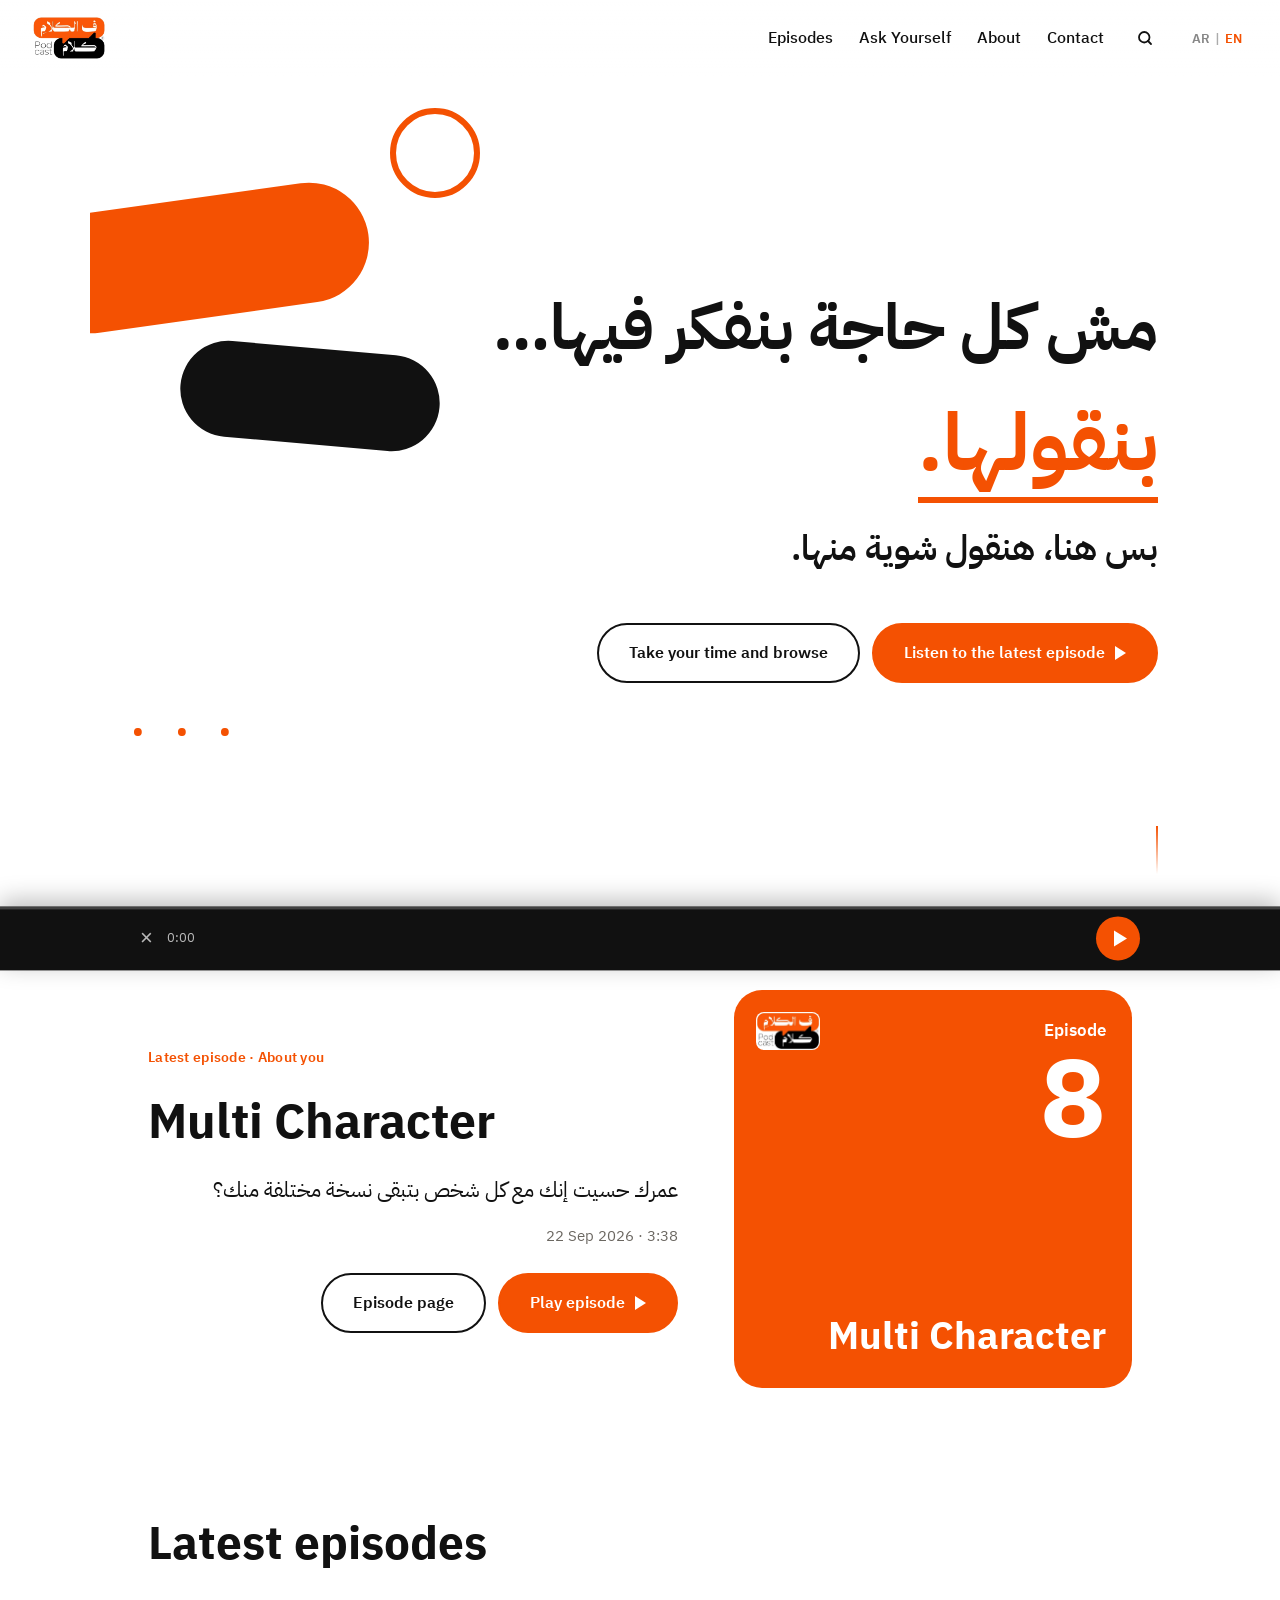
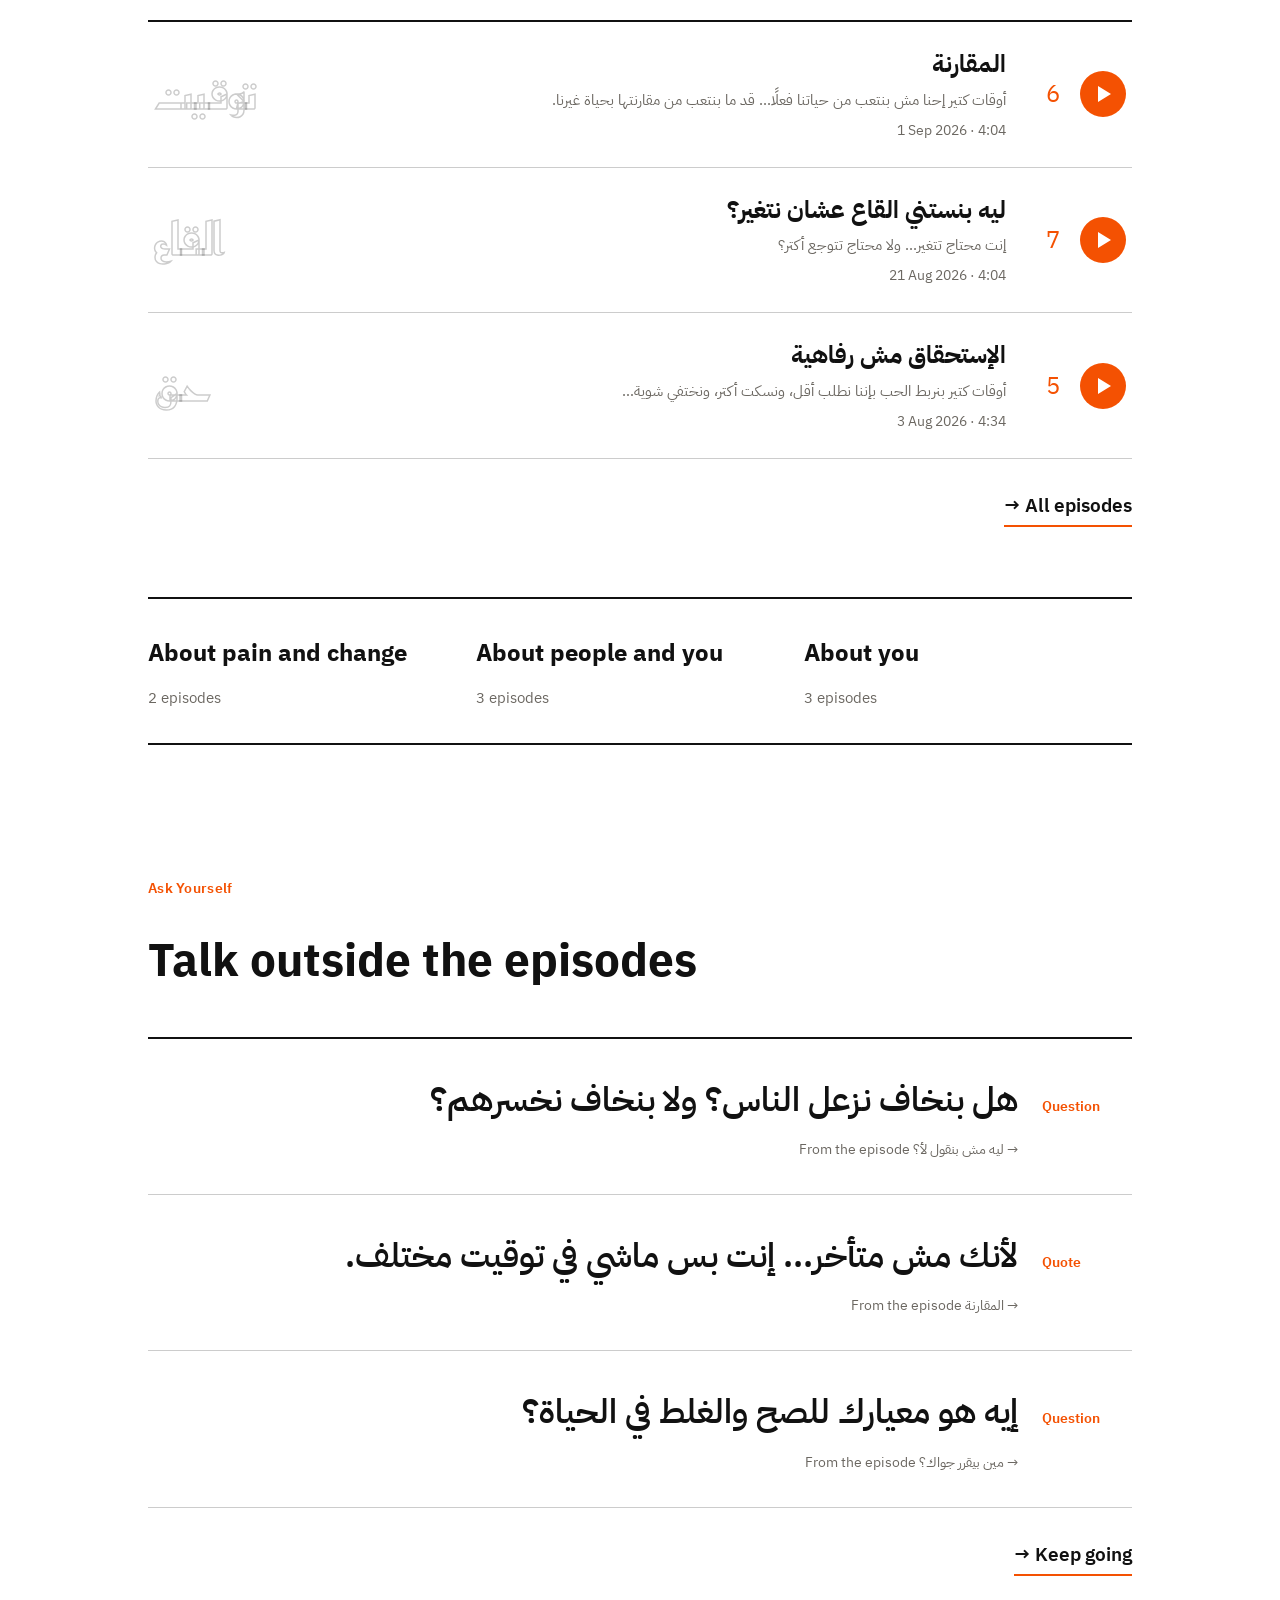
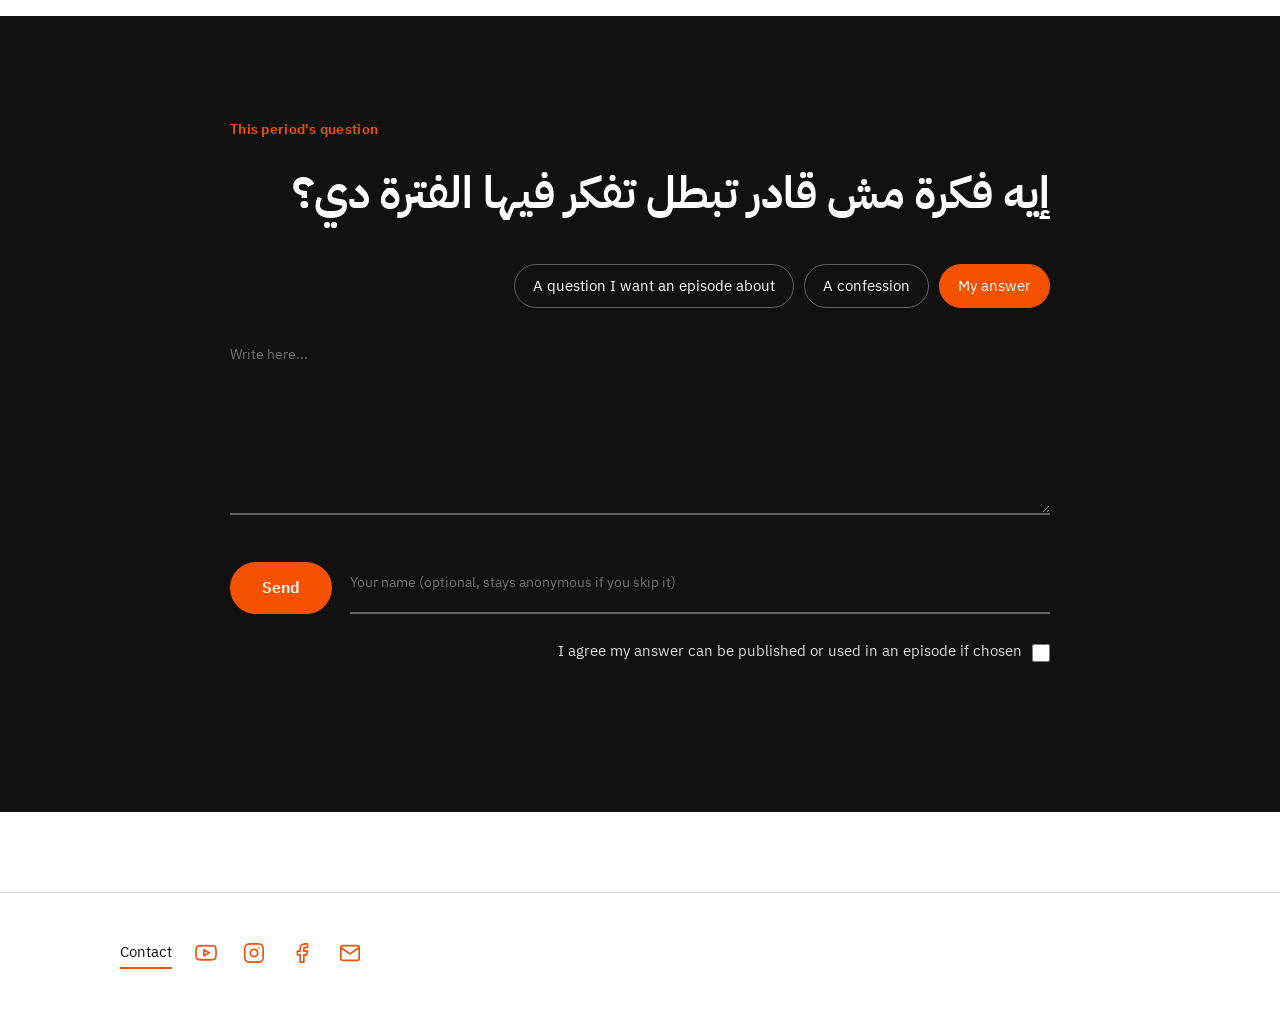
==== commit 6962e704: "EN labels left-aligned, Arabic content stays right" ====
--- a/index.html
+++ b/index.html
@@ -4,7 +4,7 @@
 <meta property="og:title" content="ف الكلامِ كلام"><meta property="og:image" content="logo.jpg"><link rel="icon" href="logo.jpg">
 <link rel="preconnect" href="https://fonts.googleapis.com"><link rel="preconnect" href="https://fonts.gstatic.com" crossorigin>
 <link href="https://fonts.googleapis.com/css2?family=IBM+Plex+Sans+Arabic:wght@400;500;600;700&family=Reem+Kufi:wght@500;600;700&display=swap" rel="stylesheet">
-<link rel="stylesheet" href="style.css"><script>document.documentElement.className="js";try{var q=location.search.match(/lang=(ar|en)/);if(q)localStorage.setItem("lang",q[1]);var L=localStorage.getItem("lang")||((navigator.language||"ar").slice(0,2)=="ar"?"ar":"en");document.documentElement.setAttribute("data-lang",L)}catch(e){}</script></head><body class="home">
+<link rel="stylesheet" href="style.css?v=f14a817d"><script>document.documentElement.className="js";try{var q=location.search.match(/lang=(ar|en)/);if(q)localStorage.setItem("lang",q[1]);var L=localStorage.getItem("lang")||((navigator.language||"ar").slice(0,2)=="ar"?"ar":"en");document.documentElement.setAttribute("data-lang",L)}catch(e){}</script></head><body class="home">
 <header class="top"><a class="lg" href="index.html" aria-label="ف الكلامِ كلام"><img src="logo-t.png" alt="ف الكلامِ كلام"></a>
 <nav><a href="episodes.html">الحلقات</a><a href="space.html">اسأل نفسك</a><a href="about.html">عنّا</a><a href="contact.html">تواصل</a><a class="sr" href="episodes.html#q" aria-label="بحث"><svg width="18" height="18" viewBox="0 0 24 24" fill="none" stroke="currentColor" stroke-width="2.4" stroke-linecap="round"><circle cx="11" cy="11" r="7"/><path d="M20 20l-4-4"/></svg></a><button class="lsw" type="button" aria-label="Language"><b data-l="ar">AR</b><i>|</i><b data-l="en">EN</b></button></nav></header>
 <main>
@@ -35,5 +35,5 @@
 <textarea name="message" rows="4" required placeholder="اكتب هنا..." aria-label="إجابتك"></textarea>
 <div class="rowf"><input name="name" placeholder="اسمك (لو حابب، ولو مكتبتش هتفضل مجهول)" autocomplete="off"><button class="btn pri" type="submit">ابعت</button></div>
 <label class="cons"><input type="checkbox" name="consent" value="yes"><span>موافق إن إجابتي تتنشر أو تتستخدم في حلقة لو اتختارت</span></label>
-<p class="msg" role="status" aria-live="polite"></p></form></div></section></main><footer><div class="fw"><span class="fl"><a href="contact.html">تواصل</a><a class="ic" href="https://www.youtube.com/@inspeechtalkk" target="_blank" rel="noopener"><svg viewBox="0 0 24 24" aria-hidden="true"><path d="M22.54 6.42a2.78 2.78 0 0 0-1.94-2C18.88 4 12 4 12 4s-6.88 0-8.6.46a2.78 2.78 0 0 0-1.94 2A29 29 0 0 0 1 11.75a29 29 0 0 0 .46 5.33A2.78 2.78 0 0 0 3.4 19c1.72.46 8.6.46 8.6.46s6.88 0 8.6-.46a2.78 2.78 0 0 0 1.94-2 29 29 0 0 0 .46-5.25 29 29 0 0 0-.46-5.33z"/><path d="M9.75 15.02 15.5 11.75 9.75 8.48z"/></svg><span class="vh">يوتيوب</span></a><a class="ic" href="https://www.instagram.com/inspeechtalk" target="_blank" rel="noopener"><svg viewBox="0 0 24 24" aria-hidden="true"><rect x="2" y="2" width="20" height="20" rx="5"/><path d="M16 11.37A4 4 0 1 1 12.63 8 4 4 0 0 1 16 11.37z"/><path d="M17.5 6.5h.01"/></svg><span class="vh">إنستجرام</span></a><a class="ic" href="https://www.facebook.com/share/1BJq657VJj/" target="_blank" rel="noopener"><svg viewBox="0 0 24 24" aria-hidden="true"><path d="M18 2h-3a5 5 0 0 0-5 5v3H7v4h3v8h4v-8h3l1-4h-4V7a1 1 0 0 1 1-1h3z"/></svg><span class="vh">فيسبوك</span></a><a class="ic" href="mailto:felklamiklam@gmail.com"><svg viewBox="0 0 24 24" aria-hidden="true"><path d="M4 4h16c1.1 0 2 .9 2 2v12c0 1.1-.9 2-2 2H4c-1.1 0-2-.9-2-2V6c0-1.1.9-2 2-2z"/><path d="m22 6-10 7L2 6"/></svg><span class="vh">جيميل</span></a></span></div></footer>
-<script src="app.js" defer></script><script src="i18n.js" defer></script></body></html>+<p class="msg" role="status" aria-live="polite"></p></form></div></section></main><footer><div class="fw"><span class="fl"><a href="contact.html">تواصل</a><a class="ic" href="https://www.youtube.com/@inspeechtalkk" target="_blank" rel="noopener"><svg viewBox="0 0 24 24" width="22" height="22" fill="none" stroke="currentColor" stroke-width="1.8" stroke-linecap="round" stroke-linejoin="round" aria-hidden="true"><path d="M22.54 6.42a2.78 2.78 0 0 0-1.94-2C18.88 4 12 4 12 4s-6.88 0-8.6.46a2.78 2.78 0 0 0-1.94 2A29 29 0 0 0 1 11.75a29 29 0 0 0 .46 5.33A2.78 2.78 0 0 0 3.4 19c1.72.46 8.6.46 8.6.46s6.88 0 8.6-.46a2.78 2.78 0 0 0 1.94-2 29 29 0 0 0 .46-5.25 29 29 0 0 0-.46-5.33z"/><path d="M9.75 15.02 15.5 11.75 9.75 8.48z"/></svg><span class="vh" style="position:absolute;width:1px;height:1px;overflow:hidden;clip:rect(0 0 0 0);white-space:nowrap">يوتيوب</span></a><a class="ic" href="https://www.instagram.com/inspeechtalk" target="_blank" rel="noopener"><svg viewBox="0 0 24 24" width="22" height="22" fill="none" stroke="currentColor" stroke-width="1.8" stroke-linecap="round" stroke-linejoin="round" aria-hidden="true"><rect x="2" y="2" width="20" height="20" rx="5"/><path d="M16 11.37A4 4 0 1 1 12.63 8 4 4 0 0 1 16 11.37z"/><path d="M17.5 6.5h.01"/></svg><span class="vh" style="position:absolute;width:1px;height:1px;overflow:hidden;clip:rect(0 0 0 0);white-space:nowrap">إنستجرام</span></a><a class="ic" href="https://www.facebook.com/share/1BJq657VJj/" target="_blank" rel="noopener"><svg viewBox="0 0 24 24" width="22" height="22" fill="none" stroke="currentColor" stroke-width="1.8" stroke-linecap="round" stroke-linejoin="round" aria-hidden="true"><path d="M18 2h-3a5 5 0 0 0-5 5v3H7v4h3v8h4v-8h3l1-4h-4V7a1 1 0 0 1 1-1h3z"/></svg><span class="vh" style="position:absolute;width:1px;height:1px;overflow:hidden;clip:rect(0 0 0 0);white-space:nowrap">فيسبوك</span></a><a class="ic" href="mailto:felklamiklam@gmail.com"><svg viewBox="0 0 24 24" width="22" height="22" fill="none" stroke="currentColor" stroke-width="1.8" stroke-linecap="round" stroke-linejoin="round" aria-hidden="true"><path d="M4 4h16c1.1 0 2 .9 2 2v12c0 1.1-.9 2-2 2H4c-1.1 0-2-.9-2-2V6c0-1.1.9-2 2-2z"/><path d="m22 6-10 7L2 6"/></svg><span class="vh" style="position:absolute;width:1px;height:1px;overflow:hidden;clip:rect(0 0 0 0);white-space:nowrap">جيميل</span></a></span></div></footer>
+<script src="app.js?v=f14a817d" defer></script><script src="i18n.js?v=f14a817d" defer></script></body></html>
--- a/style.css
+++ b/style.css
@@ -337,3 +337,10 @@
 .fl a:first-child{margin-inline-end:6px}
 html[data-lang=en] .fw{direction:ltr}
 html[data-lang=en] .soc,html[data-lang=en] .ctt{direction:ltr;text-align:left}
+/* EN preview: layout stays RTL, each text block aligns by its own language */
+html[data-lang=en] body :is(h1,h2,h3,h4,p,blockquote,li,label,figcaption,.hero a,.btn,.ask h2,.ask label,.sec h2):not(.lsw):not(.lsw *):not(.top *):not(.fw *):not(.tm):not(.tm *):not(.soc *):not(.tt):not(.cap){unicode-bidi:plaintext;text-align:start}
+html[data-lang=en] input::placeholder,html[data-lang=en] textarea::placeholder{font-size:14px}
+html[data-lang=en] .tt,html[data-lang=en] .lab,html[data-lang=en] .em,html[data-lang=en] .back{direction:ltr;text-align:left;display:block}
+html[data-lang=en] .lab{display:block}
+html[data-lang=en] .tq small,html[data-lang=en] .tp span,html[data-lang=en] .tp b{display:block;direction:ltr;text-align:left}
+html[data-lang=en] .tp{text-align:left}
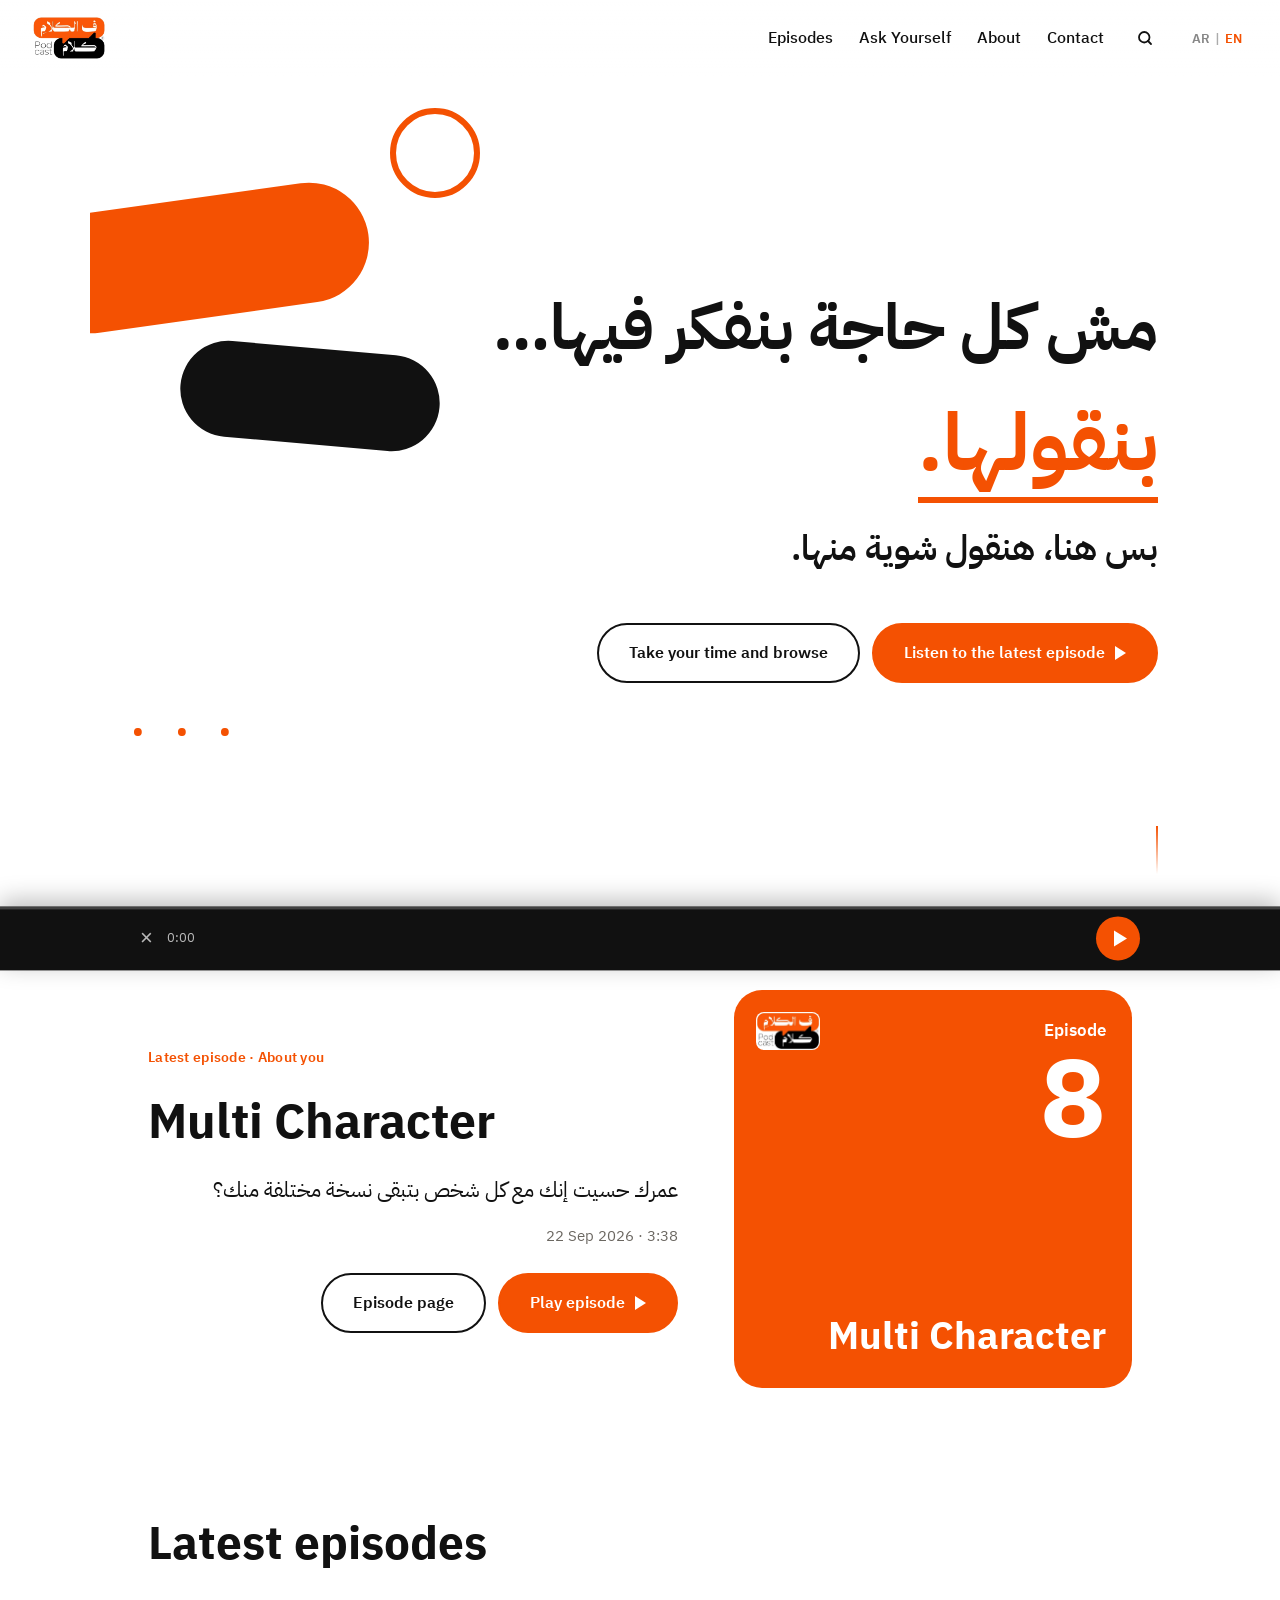
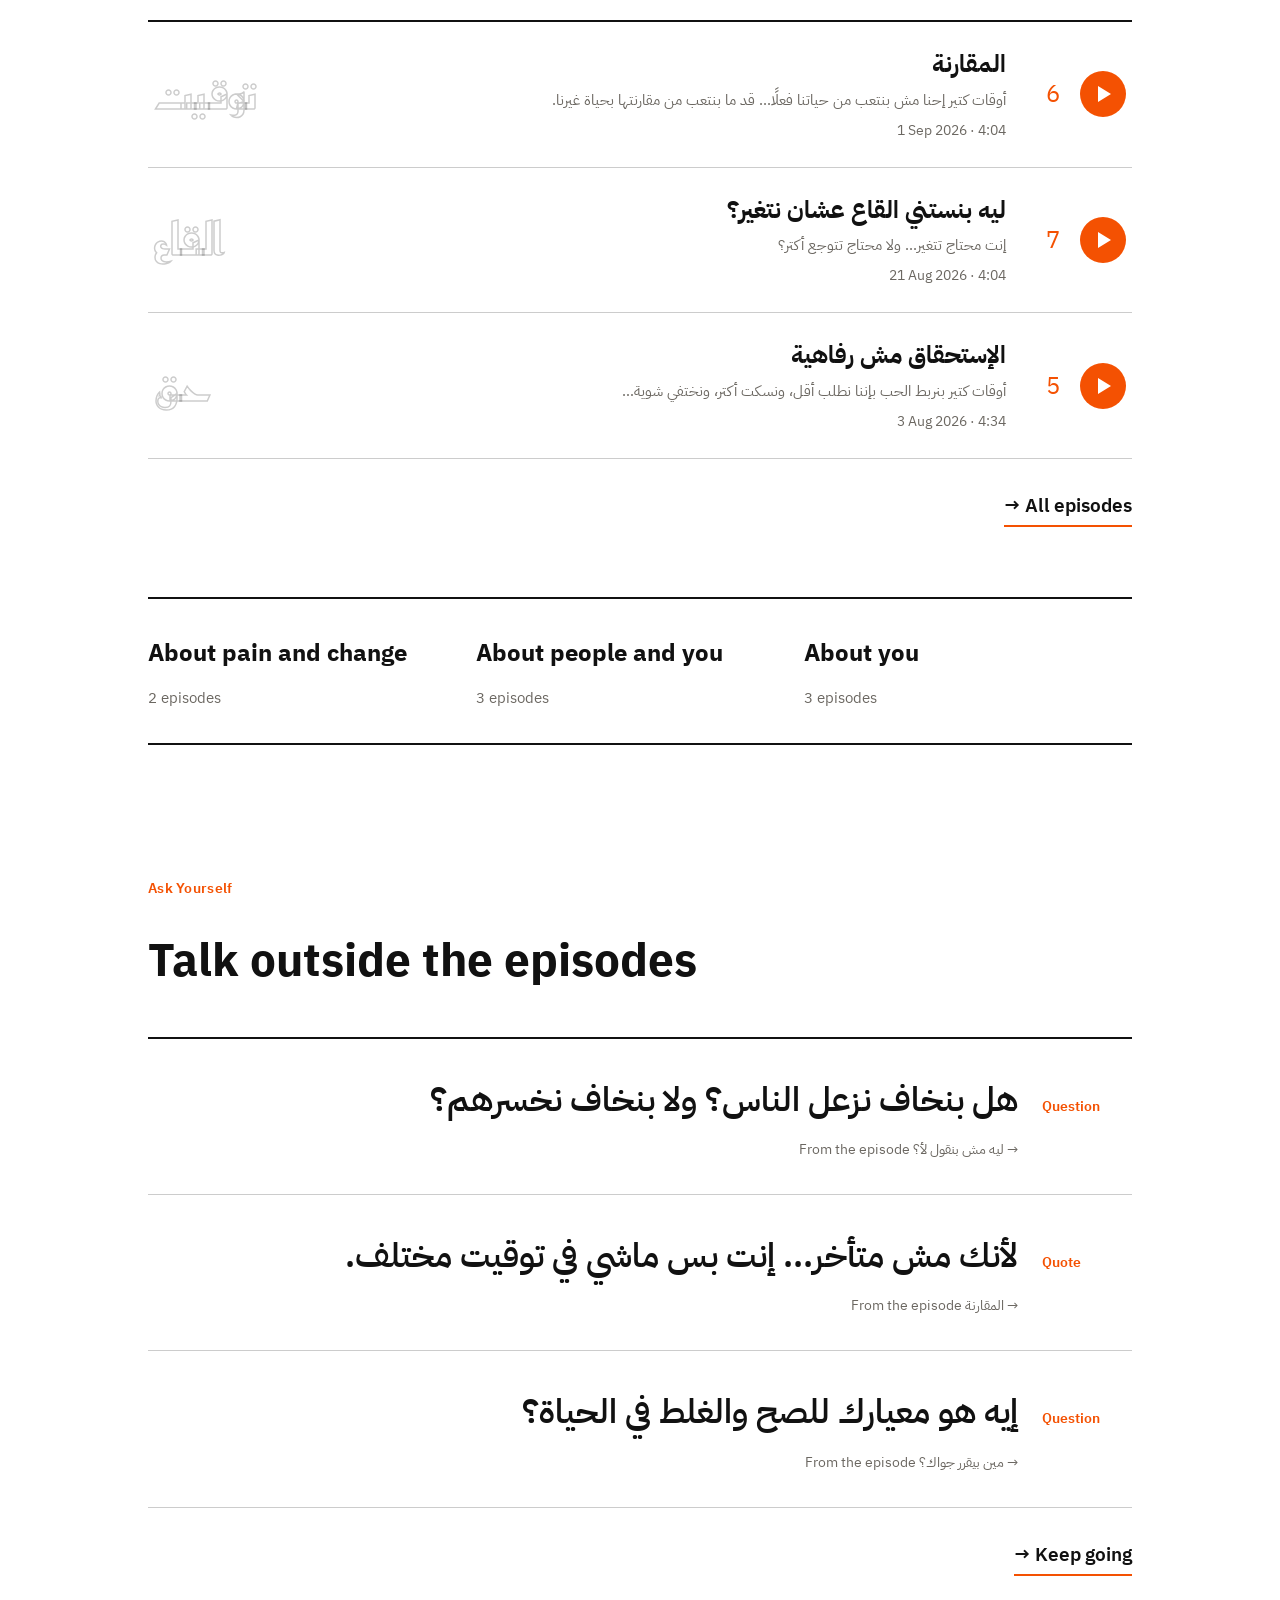
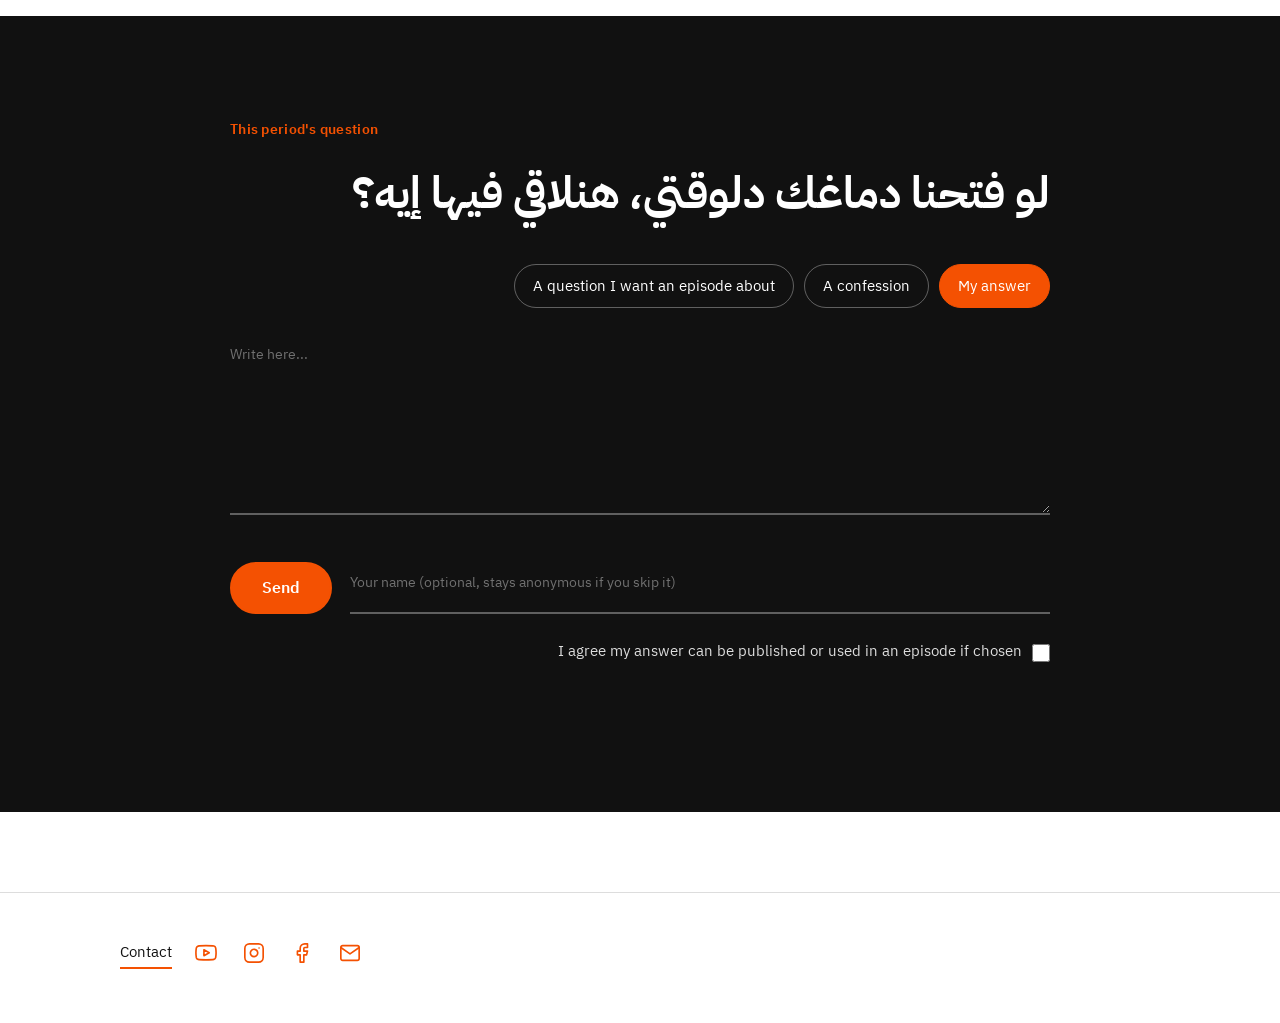
==== commit 59026611: "New Home ask heading" ====
--- a/index.html
+++ b/index.html
@@ -29,7 +29,7 @@
 <a class="all" href="space.html">كمّل ←</a></div></section>
 
 <section class="ask rv" id="ask"><div class="in"><small class="lab">سؤال الفترة دي</small>
-<h2>إيه فكرة مش قادر تبطل تفكر فيها الفترة دي؟</h2><form id="askf" class="wf" novalidate><input type="hidden" name="access_key" value="17dd370f-7696-4c4a-8284-6de02bf9505d"><input type="hidden" name="subject" value="سؤال الفترة دي - ف الكلامِ كلام">
+<h2>لو فتحنا دماغك دلوقتي، هنلاقي فيها إيه؟</h2><form id="askf" class="wf" novalidate><input type="hidden" name="access_key" value="17dd370f-7696-4c4a-8284-6de02bf9505d"><input type="hidden" name="subject" value="سؤال الفترة دي - ف الكلامِ كلام">
 <input type="checkbox" name="botcheck" class="hp" tabindex="-1" autocomplete="off">
 <div class="types" role="radiogroup"><label><input type="radio" name="type" value="إجابة" checked><span>إجابتي</span></label><label><input type="radio" name="type" value="اعتراف"><span>اعتراف</span></label><label><input type="radio" name="type" value="حلقة نفسي أسمع عنها"><span>سؤال نفسي أسمع عنه حلقة</span></label></div>
 <textarea name="message" rows="4" required placeholder="اكتب هنا..." aria-label="إجابتك"></textarea>
